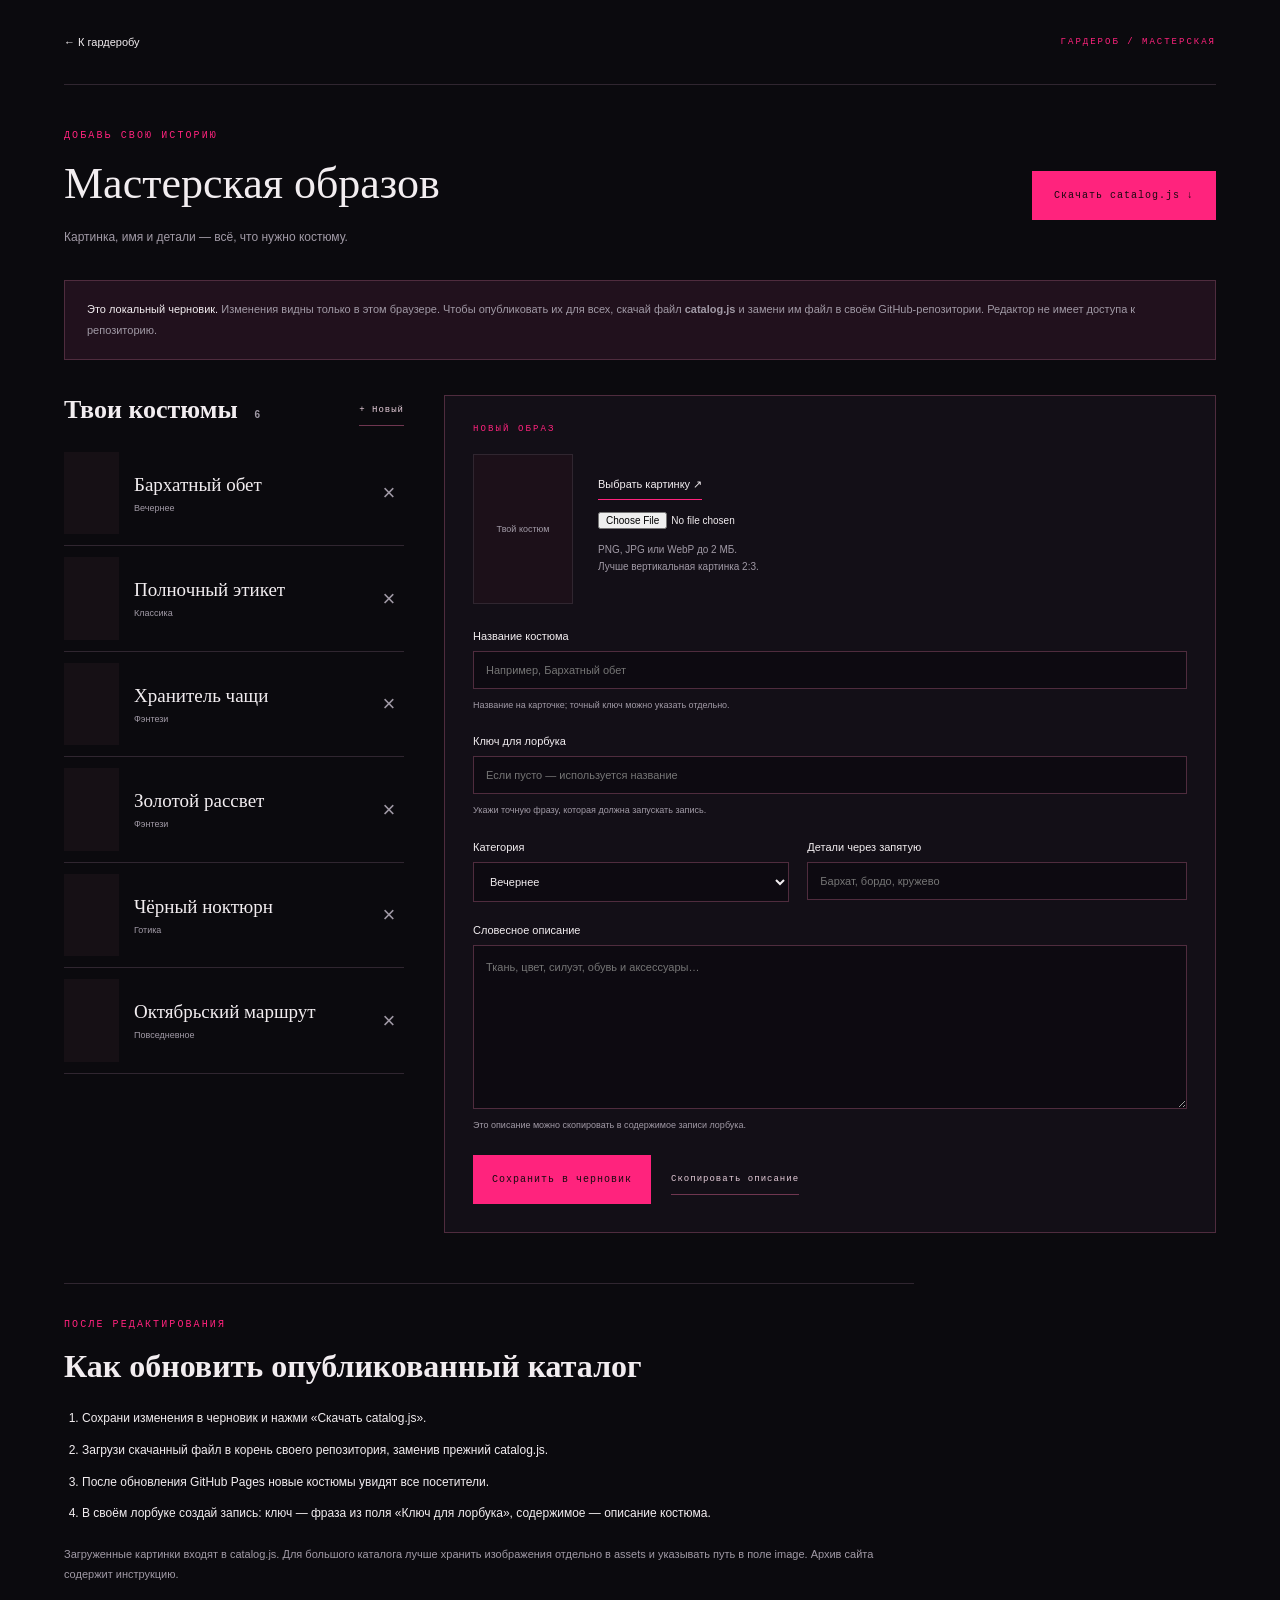
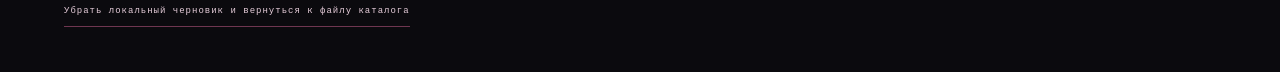
==== editor.html @ 7c5e0bad "Add files via upload" ====
<!doctype html><html lang="ru"><head><meta charset="utf-8"><meta name="viewport" content="width=device-width,initial-scale=1"><title>Редактор — Гардероб</title><link rel="stylesheet" href="fonts.css"><link rel="stylesheet" href="styles.css"><link rel="stylesheet" href="editor.css"><script src="catalog.js" defer></script><script src="shared.js" defer></script><script src="editor.js" defer></script></head><body>
<header class="editor-header"><a href="index.html">← К гардеробу</a><span>ГАРДЕРОБ / МАСТЕРСКАЯ</span></header><main class="editor-main"><div class="editor-title"><div><span class="eyebrow">ДОБАВЬ СВОЮ ИСТОРИЮ</span><h1>Мастерская образов</h1><p>Картинка, имя и детали — всё, что нужно костюму.</p></div><button class="primary" id="export">Скачать catalog.js ↓</button></div><div class="editor-notice"><strong>Это локальный черновик.</strong> Изменения видны только в этом браузере. Чтобы опубликовать их для всех, скачай файл <b>catalog.js</b> и замени им файл в своём GitHub-репозитории. Редактор не имеет доступа к репозиторию.</div><div class="editor-layout"><section class="editor-list-panel"><div class="list-heading"><h2>Твои костюмы <small id="total"></small></h2><button id="new" class="text-link">+ Новый</button></div><div id="editor-list"></div></section><section class="editor-form-panel"><form id="costume-form"><div class="form-heading"><span class="eyebrow" id="form-mode">НОВЫЙ ОБРАЗ</span><span id="save-status" aria-live="polite"></span></div><div class="upload-row"><div id="image-preview" class="upload-preview"><span>Твой костюм</span></div><div><label class="upload-button" for="picture">Выбрать картинку ↗</label><input type="file" id="picture" accept="image/png,image/jpeg,image/webp"><p>PNG, JPG или WebP до 2 МБ.<br>Лучше вертикальная картинка 2:3.</p><p id="image-error" role="alert"></p></div></div><label class="field">Название костюма<input name="name" id="name" required maxlength="80" placeholder="Например, Бархатный обет"><small>Название на карточке; точный ключ можно указать отдельно.</small></label><label class="field">Ключ для лорбука<input name="key" id="key" maxlength="100" placeholder="Если пусто — используется название"><small>Укажи точную фразу, которая должна запускать запись.</small></label><div class="field-pair"><label class="field">Категория<select name="category" id="category"><option>Вечернее</option><option>Классика</option><option>Фэнтези</option><option>Готика</option><option>Повседневное</option></select></label><label class="field">Детали через запятую<input name="tags" id="tags" maxlength="150" placeholder="Бархат, бордо, кружево"></label></div><label class="field">Словесное описание<textarea name="description" id="description" required maxlength="5000" rows="7" placeholder="Ткань, цвет, силуэт, обувь и аксессуары…"></textarea><small>Это описание можно скопировать в содержимое записи лорбука.</small></label><div class="form-actions"><button type="submit" class="primary">Сохранить в черновик</button><button type="button" id="copy-description" class="text-link">Скопировать описание</button></div></form></section></div><section class="publish-guide"><span class="eyebrow">ПОСЛЕ РЕДАКТИРОВАНИЯ</span><h2>Как обновить опубликованный каталог</h2><ol><li>Сохрани изменения в черновик и нажми «Скачать catalog.js».</li><li>Загрузи скачанный файл в корень своего репозитория, заменив прежний catalog.js.</li><li>После обновления GitHub Pages новые костюмы увидят все посетители.</li><li>В своём лорбуке создай запись: ключ — фраза из поля «Ключ для лорбука», содержимое — описание костюма.</li></ol><p>Загруженные картинки входят в catalog.js. Для большого каталога лучше хранить изображения отдельно в assets и указывать путь в поле image. Архив сайта содержит инструкцию.</p><button id="reset" class="text-link">Убрать локальный черновик и вернуться к файлу каталога</button></section></main><div id="toast" role="status"></div></body></html>
---- fonts.css ----
@font-face {
  font-family: 'IBM Plex Mono';
  font-style: normal;
  font-weight: 400;
  font-display: swap;
  src: url(assets/fonts/ibm-plex-mono-normal-400.ttf) format('truetype');
}

@font-face {
  font-family: 'Manrope';
  font-style: normal;
  font-weight: 400;
  font-display: swap;
  src: url(assets/fonts/manrope-normal-400.ttf) format('truetype');
}

@font-face {
  font-family: 'Manrope';
  font-style: normal;
  font-weight: 600;
  font-display: swap;
  src: url(assets/fonts/manrope-normal-600.ttf) format('truetype');
}

@font-face {
  font-family: 'Playfair Display';
  font-style: italic;
  font-weight: 500;
  font-display: swap;
  src: url(assets/fonts/playfair-display-italic-500.ttf) format('truetype');
}

@font-face {
  font-family: 'Playfair Display';
  font-style: normal;
  font-weight: 700;
  font-display: swap;
  src: url(assets/fonts/playfair-display-normal-700.ttf) format('truetype');
}
---- styles.css ----
*{box-sizing:border-box}
html{scroll-behavior:smooth;scroll-padding-top:24px}
body{margin:0;--bg:#0b0a0e;--ink:#f2edf0;--muted:#a19aa6;--line:#302630;--accent:#ff237d;--panel:#151019;--serif:'Playfair Display',Georgia,serif;--mono:'IBM Plex Mono',monospace;background:var(--bg);color:var(--ink);font-family:Manrope,Arial,sans-serif;font-size:14px}
button,input,select,textarea{font:inherit}
button,a{touch-action:manipulation;-webkit-tap-highlight-color:transparent}
button{cursor:pointer;color:inherit;background:none;border:0}
a{color:inherit;text-decoration:none}
a,button{outline-offset:5px}
button:focus-visible,a:focus-visible,input:focus-visible,select:focus-visible,textarea:focus-visible{outline:2px solid var(--accent)}
input,textarea,select{color:inherit}
p{line-height:1.85}
h1,h2,h3,p{margin-top:0}
h1,h2,h3{font-family:var(--serif)}
h1,h2,h3{font-weight:700}
em{font-weight:500;color:var(--accent)}
[hidden]{display:none!important}
.plain{padding:0;text-align:inherit}
.mono,.eyebrow{font-family:var(--mono);font-size:10px;letter-spacing:1.3px;color:var(--muted)}
.eyebrow{display:flex;gap:12px;align-items:center;color:var(--accent);letter-spacing:2.1px}
.eyebrow i{width:5px;height:5px;background:var(--accent);box-shadow:0 0 15px var(--accent)}
button svg,a svg{width:18px;height:18px;flex:none}
.horns{fill:var(--accent);width:25px;height:25px;flex:none}
.site-header{margin:0 5%;display:flex;align-items:center;justify-content:space-between;height:90px;border-bottom:1px solid var(--line);gap:25px}
.brand{display:flex;align-items:center;gap:11px;font-family:var(--serif);font-size:29px;font-weight:700;line-height:1}
.brand small{display:block;font-family:var(--mono);font-weight:400;font-size:8px;letter-spacing:2px;color:var(--muted);margin:9px 0 0 2px}
.brand .horns{width:25px;height:35px}
.site-header nav{display:flex;gap:32px;align-items:center;font-size:11px;color:#c3b7c6}
.site-header nav button{font-size:11px}
.site-header nav sup{font-family:var(--mono);font-size:8px;color:var(--accent);margin-left:4px}
.site-header nav a:hover,.site-header nav button:hover{color:var(--accent)}
.channel-link{font-family:var(--mono);font-size:9px;letter-spacing:1px;color:var(--accent);border:1px solid #73213f;padding:13px 17px}
.channel-link span{margin-left:16px}
.primary,.secondary{display:inline-flex;align-items:center;justify-content:center;gap:15px;font-family:var(--mono);font-size:10px;letter-spacing:1px;min-height:49px;padding:16px 21px;background:var(--accent);color:#180a10;border:1px solid var(--accent);font-weight:500;transition:background .2s,box-shadow .2s,transform .2s}
.primary:hover{background:#ff5198;box-shadow:0 0 35px #ff237d30;transform:translateY(-2px)}
.secondary{background:transparent;border-color:#493340;color:var(--ink)}
.text-link{font-family:var(--mono);font-size:10px;letter-spacing:1px;padding:10px 0;border-bottom:1px solid #6f3650;display:inline-block;color:#e5ccd9}
.text-link:hover{color:var(--accent)}
.artwork{background-color:#161015;aspect-ratio:2/3;background-repeat:no-repeat;overflow:hidden}
.atlas{background-image:url('assets/wardrobe-noir.png');background-size:300% 216.9%}
.atlas-0{background-position:0 0}
.atlas-1{background-position:50% 0}
.atlas-2{background-position:100% 0}
.atlas-3,.atlas-4,.atlas-5{background-size:300% 185.5%}
.atlas-3{background-position:0 100%}
.atlas-4{background-position:50% 100%}
.atlas-5{background-position:100% 100%}
.custom-art img{width:100%;height:100%;object-fit:cover;display:block}
.editorial-hero{background:radial-gradient(ellipse at 75% 45%,#4c102439,transparent 52%);padding:0 5%}
.hero-topline{padding:24px 0;display:flex;justify-content:space-between;gap:15px;font-family:var(--mono);font-size:8px;letter-spacing:1.5px;color:#847588}
.hero-topline span:nth-child(2){color:var(--accent)}
.editorial-stage{display:grid;grid-template-columns:1fr 1fr;position:relative;min-height:635px;gap:25px;padding-bottom:45px;align-items:start}
.editorial-copy{position:relative;z-index:3;padding-top:30px;pointer-events:none}
.editorial-copy a{pointer-events:auto}
.editorial-copy h1{font-size:clamp(65px,7.5vw,115px);line-height:.99;letter-spacing:-5px;margin:30px 0 25px;font-weight:700}
.editorial-copy h1 em{display:inline-block}
.editorial-copy p{font-size:12px;color:#afa1b2;line-height:1.9;max-width:250px}
.editorial-copy .primary{margin-top:12px}
.editorial-collage{height:570px;position:relative;align-self:center;max-width:610px;width:100%;justify-self:end}
.collage-outline{position:absolute;top:23px;left:-75px;font-family:var(--serif);font-size:77px;font-weight:700;color:transparent;-webkit-text-stroke:1px #60404e;opacity:.28;white-space:nowrap;transform:rotate(-90deg);transform-origin:50% 50%;pointer-events:none}
.orbit{position:absolute;left:-35px;right:-5px;top:30px;bottom:0;border:1px solid #9a2e532b;border-radius:50%;transform:rotate(-24deg)}
.collage-card{display:block;position:absolute;padding:8px;background:#131015;border:1px solid #46343d;box-shadow:0 20px 65px #0008;text-align:left;overflow:hidden;transition:transform .4s,border-color .3s}
.collage-card:hover{border-color:var(--accent)}
.collage-card .artwork{width:100%;filter:saturate(.8)}
.collage-front{width:60%;left:1%;top:75px;z-index:2;transform:rotate(-7deg)}
.collage-front:hover{transform:rotate(-3deg) translateY(-6px)}
.collage-back{width:49%;right:1%;top:5px;transform:rotate(9deg);z-index:1;filter:brightness(.7)}
.collage-back:hover{filter:brightness(.9);transform:rotate(6deg) translateY(-5px)}
.collage-index{display:block;margin:12px 11px 8px;font-family:var(--mono);font-size:7px;letter-spacing:1px;color:var(--accent)}
.collage-title{font-family:var(--serif);font-size:22px;display:flex;justify-content:space-between;gap:12px;margin:0 10px 12px;line-height:1.2}
.collage-title b{font-weight:400;font-family:Arial,sans-serif;font-size:18px}
.collage-back .collage-title{font-size:19px}
.red-stamp{position:absolute;right:3%;bottom:5px;z-index:4;border:1px solid #dd2767;width:105px;height:105px;border-radius:50%;outline:1px solid #ff237d44;outline-offset:6px;display:flex;flex-direction:column;align-items:center;justify-content:center;gap:4px;color:var(--accent);transform:rotate(14deg);background:#110a10}
.red-stamp span{font-family:var(--mono);font-size:8px;letter-spacing:1px}
.red-stamp .horns{height:34px;width:34px}
.vertical-note{position:absolute;right:-25px;top:40%;writing-mode:vertical-rl;font-family:var(--mono);font-size:7px;color:#a17889;letter-spacing:3px}
.hero-bottom-note{position:absolute;right:22%;bottom:23px;color:#a48f9c;font-family:var(--serif);font-size:14px;line-height:1.5;transform:rotate(-5deg)}
.hero-bottom-note em{color:#cab4c1}
.ticker{overflow:hidden;border-top:1px solid #6b203c;border-bottom:1px solid #6b203c;background:#22101a;color:#d6abbf;font-family:var(--mono);font-size:10px;letter-spacing:3px;padding:15px 0}
.ticker>div{white-space:nowrap;display:flex;align-items:center;justify-content:center;gap:35px;min-width:max-content}
.ticker span{color:var(--accent);font-size:16px}
.collection{margin:0 5%;padding:65px 0 70px;scroll-margin-top:25px}
.collection-heading{display:flex;align-items:end;justify-content:space-between;gap:25px}
.collection-heading h2{font-size:43px;letter-spacing:-1.5px;margin:15px 0 0;line-height:1.2}
.collection-heading h2 sup{font-family:var(--mono);font-weight:400;font-size:10px;margin-left:12px;vertical-align:top;display:inline-block;padding-top:7px;color:#a38094;letter-spacing:0}
.random-btn{border:1px solid var(--line);padding:14px 18px;font-family:var(--mono);font-size:9px;letter-spacing:.7px;color:#b4a0b1;white-space:nowrap}
.random-btn span{font-size:16px;margin-left:20px;color:var(--accent)}
.random-btn:hover{border-color:var(--accent)}
.catalog-toolbar{display:flex;align-items:center;flex-wrap:wrap;gap:22px 18px;margin:28px 0 30px}
.search{flex:1;min-width:270px;display:flex;gap:12px;align-items:center;border-bottom:1px solid #5b3e4d;padding:12px 0}
.search svg{width:17px;height:17px;flex:none;color:#9b8190}
.search input{width:100%;border:0;background:none;font-size:11px;outline:none}
.search input::placeholder{color:#8b7d91}
.filters{display:flex;align-items:center;gap:4px;flex-wrap:wrap}
.filter{color:#a69ba9;border:1px solid transparent;padding:9px 12px;font-family:var(--mono);font-size:9px;display:flex;gap:9px;align-items:center}
.filter small{font-size:7px;color:#6e5c6c}
.filter.active{background:#351020;color:#ff6ba5;border-color:#7f294c}
.filter.active small{color:var(--accent)}
.filter:hover{color:var(--accent)}
.result-count{font-family:var(--mono);font-size:8px;letter-spacing:1px;color:#7a6776;white-space:nowrap}
.catalog-grid{display:grid;grid-template-columns:repeat(3,minmax(0,1fr));gap:45px 27px}
.costume-card{border:1px solid #35232d;background:#100d12;position:relative;transition:border-color .25s}
.costume-card:hover{border-color:#86415c}
.card-top{display:flex;justify-content:space-between;font-family:var(--mono);font-size:8px;letter-spacing:1px;padding:12px 15px;border-bottom:1px solid #35232d;color:#a18798;text-transform:uppercase}
.card-top>span:first-child{color:var(--accent)}
.art-button{padding:0;width:100%;display:block;position:relative;text-align:left;overflow:hidden}
.art-button .artwork{transition:filter .4s;filter:saturate(.85)}
.art-button:hover .artwork{filter:saturate(1.15) brightness(1.08)}
.image-open{position:absolute;left:18px;right:18px;bottom:18px;padding:14px;background:#180c14dc;border:1px solid #d62b6b66;backdrop-filter:blur(16px);font-family:var(--mono);font-size:8px;letter-spacing:1px;display:flex;justify-content:space-between;align-items:center;opacity:0;transform:translateY(8px);transition:.25s}
.art-button:hover .image-open,.art-button:focus-visible .image-open{opacity:1;transform:translateY(0)}
.image-cross{position:absolute;right:14px;top:14px;width:30px;height:30px;display:flex;align-items:center;justify-content:center;background:#08080a99;border:1px solid #ffffff25;color:#e0c6d3}
.card-info{padding:20px}
.card-kicker{font-family:var(--mono);font-size:8px;letter-spacing:1.5px;color:var(--accent);display:flex;align-items:center;gap:7px}
.card-kicker .horns{width:12px;height:16px}
.card-info h3{font-size:29px;font-weight:700;line-height:1.13;margin:10px 0 15px;letter-spacing:-.5px;min-height:64px;display:flex;align-items:start}
.card-info h3 button{max-width:100%;overflow-wrap:anywhere}
.card-description{font-size:11px;line-height:1.9;color:#a79aa9;display:-webkit-box;-webkit-line-clamp:3;-webkit-box-orient:vertical;overflow:hidden;min-height:63px;margin-bottom:22px}
.card-actions{padding-top:17px;border-top:1px solid var(--line);display:flex;align-items:center;justify-content:space-between;gap:14px}
.card-actions>div{min-width:0}
.card-actions small{font-family:var(--mono);color:#7b6575;display:block;font-size:7px;letter-spacing:1.5px;margin-bottom:7px}
.card-actions span{display:block;color:#e3b5cb;font-family:var(--mono);font-size:10px;overflow-wrap:anywhere}
.copy-btn{border:1px solid #71334d;width:36px;height:36px;display:flex;align-items:center;justify-content:center;flex:none;color:var(--accent)}
.copy-btn:hover{background:#461528}
.copy-btn svg{width:16px;height:16px}
.closing-note{margin:0 5%;border-top:1px solid #542035;border-bottom:1px solid #542035;display:flex;align-items:center;justify-content:space-between;gap:40px;padding:50px 0;position:relative}
.closing-mark{position:absolute;left:35%;top:5%;width:20%;height:90%;opacity:.05;pointer-events:none}
.closing-mark .horns{width:100%;height:100%}
.closing-note h2{font-size:53px;line-height:1.12;margin:15px 0 0;letter-spacing:-1px}
.closing-right p{font-size:12px;color:#ad98a7}
.closing-right .text-link{font-size:9px}
footer{padding:30px 5% 35px;display:flex;align-items:center;justify-content:space-between;gap:25px}
footer .brand{font-size:24px}
footer .brand .horns{width:18px}
footer .mono{font-size:8px}
footer>a:last-child{font-family:var(--mono);font-size:8px;color:#b992a6;letter-spacing:1px}
.empty{padding:50px 10px;text-align:center}
.empty .eyebrow{justify-content:center}
.empty h3{font-size:38px;line-height:1.15;margin:24px 0}
.empty .primary{font-size:9px}
#toast{position:fixed;bottom:25px;left:50%;transform:translate(-50%,15px);opacity:0;pointer-events:none;background:#23121d;color:#ffcee2;border:1px solid #8f2953;padding:16px 24px;z-index:40;font-family:var(--mono);font-size:11px;transition:.25s;max-width:calc(100vw - 32px);width:max-content;box-shadow:0 10px 40px #0008}
#toast.visible{opacity:1;transform:translate(-50%,0)}
dialog{border:1px solid #563044;padding:0;background:#100d14;color:var(--ink);max-width:1080px;width:calc(100% - 50px);max-height:91dvh;box-shadow:0 30px 150px #000a}
dialog::backdrop{background:#07060bdd;backdrop-filter:blur(10px)}
.close-dialog{position:absolute;right:16px;top:16px;border:1px solid #624056;background:#100c13;width:34px;height:34px;border-radius:50%;font-size:23px;line-height:1;z-index:5}
.close-dialog:hover{border-color:var(--accent);color:var(--accent)}
#detail-content{display:grid;grid-template-columns:.9fr 1.1fr}
.detail-visual{position:relative;min-height:640px;background:#120b11}
.detail-art{position:absolute;inset:0;aspect-ratio:auto}
.detail-serial{position:absolute;top:23px;left:23px;font-family:var(--mono);font-size:9px;letter-spacing:2px;color:#f697c0;background:#100a0e99;padding:9px 11px;border:1px solid #6d2a4677}
.detail-image-name{position:absolute;bottom:0;left:0;right:0;padding:60px 30px 30px;background:linear-gradient(transparent,#100810ed);font-family:var(--serif);font-size:28px;font-style:italic}
.detail-copy{padding:40px 35px 27px;min-width:0}
.detail-copy>.eyebrow{font-size:8px;padding-right:30px;letter-spacing:1.3px}
.detail-copy>.eyebrow .horns{width:14px;height:20px}
.detail-copy h2{font-size:42px;line-height:1.12;margin:20px 0 22px;letter-spacing:-.8px;overflow-wrap:anywhere}
.keyword{padding:17px 18px;background:linear-gradient(110deg,#29111f,#170e18);border:1px solid #523043;margin-bottom:20px}
.keyword small{font-family:var(--mono);font-size:7px;letter-spacing:1.4px;color:#a17b91;line-height:1.8;display:block}
.keyword button{border:1px solid #a02a5a;border-radius:30px;padding:9px 13px;margin-top:12px;font-family:var(--mono);font-size:11px;display:flex;align-items:center;gap:15px;color:#f6d9e6;text-align:left;overflow-wrap:anywhere;max-width:100%}
.keyword button svg{width:13px;height:13px}
.keyword p{font-size:9px;color:#95758a;margin:11px 0 0}
.tags{display:flex;gap:7px;flex-wrap:wrap}
.tags span{border:1px solid #372534;border-radius:20px;font-family:var(--mono);font-size:9px;padding:6px 9px;color:#a48b9d}
.full-description{border:1px solid #34252f;background:#0b090e;padding:18px;font-size:12px;line-height:1.9;color:#c8b9c4;margin:20px 0;white-space:pre-wrap;overflow-wrap:anywhere}
.detail-actions{display:grid;grid-template-columns:1fr 1fr;gap:10px}
.detail-actions .primary,.detail-actions .secondary{font-size:8px;letter-spacing:.6px;padding:14px 8px;min-height:46px;gap:7px}
.detail-actions .primary svg{width:13px}
.share-btn{grid-column:1/-1;border:1px solid #48303e;padding:13px;font-family:var(--mono);font-size:8px;letter-spacing:1px;color:#bba3b3}
.detail-hint{font-size:9px;color:#8e7184;line-height:1.7;margin:15px 0 0}
.help-content{padding:55px;max-width:700px;margin:auto}
.help-content h2{font-size:48px;line-height:1.1;margin:25px 0}
.help-content ol{padding-left:20px}
.help-content li{padding:15px 0 8px 12px;color:#dfc8d6}
.help-content li::marker{color:var(--accent);font-family:var(--mono)}
.help-content p{font-size:12px;color:#af94a7;margin:8px 0 0}
.help-note{border-top:1px solid #542a3f;padding-top:20px!important;margin-top:20px!important;font-size:10px!important}
@media(min-width:1700px){.site-header,.editorial-hero,.collection,.closing-note,footer{max-width:1530px;margin-left:auto;margin-right:auto}
.editorial-hero,footer{padding-left:0;padding-right:0}
.editorial-stage{min-height:760px}
.editorial-collage{height:670px}
.editorial-copy h1{font-size:130px}
.collage-front{width:64%}
}
@media(max-width:1150px){.site-header nav{gap:22px}
.editorial-copy h1{font-size:82px}
.editorial-stage{min-height:600px;gap:15px}
.editorial-collage{height:515px}
.collage-front{width:65%;top:80px;left:0}
.collage-back{width:53%;right:0}
.collage-title{font-size:20px}
.collage-back .collage-title{font-size:18px}
.hero-bottom-note{right:18%;bottom:30px}
.red-stamp{bottom:18px;width:80px;height:80px}
.red-stamp span{font-size:6px}
.red-stamp .horns{width:25px;height:25px}
.collection-heading h2{font-size:36px}
.catalog-toolbar{gap:18px}
.search{flex-basis:100%;min-width:0}
.result-count{margin-left:auto}
.catalog-grid{gap:30px 20px}
.card-info{padding:18px}
.card-info h3{font-size:26px;min-height:59px}
.detail-copy{padding:45px 25px 25px}
.detail-copy h2{font-size:36px}
.detail-visual{min-height:670px}
}
@media(max-width:800px){.site-header{height:82px}
.brand{font-size:27px}
.brand small{font-size:6px}
.brand .horns{width:20px}
.site-header nav{gap:17px;font-size:10px}
.site-header nav button{font-size:10px}
.channel-link{display:none}
.site-header nav a:last-child{display:none}
.hero-topline{font-size:6px;padding:20px 0}
.hero-topline span:last-child{display:none}
.editorial-stage{grid-template-columns:1fr 1fr;min-height:520px;gap:5px}
.editorial-copy{padding-top:15px}
.editorial-copy .eyebrow{font-size:7px;letter-spacing:1px}
.editorial-copy h1{font-size:64px;letter-spacing:-3px;margin:22px 0}
.editorial-copy p{font-size:11px}
.editorial-copy .primary{font-size:8px;padding:14px 16px}
.editorial-collage{height:430px}
.collage-front{width:77%;left:-5%;top:90px}
.collage-back{width:62%;right:0;top:5px}
.collage-title{font-size:16px;margin:0 4px 8px}
.collage-index{font-size:6px;letter-spacing:.5px;margin:9px 4px 5px}
.collage-back .collage-title{font-size:15px}
.collage-card{padding:5px}
.collage-outline{font-size:55px;left:-80px}
.red-stamp{width:60px;height:60px;bottom:3px;right:-5px}
.red-stamp span{font-size:4px}
.red-stamp .horns{width:20px;height:20px}
.vertical-note{right:-10px;font-size:5px}
.hero-bottom-note{display:none}
.catalog-grid{grid-template-columns:repeat(2,minmax(0,1fr));gap:25px 18px}
.collection{padding:40px 0 45px}
.collection-heading h2{font-size:34px}
.collection-heading .eyebrow{font-size:7px}
.random-btn{font-size:7px;padding:12px}
.random-btn span{margin-left:8px}
.catalog-toolbar{gap:15px}
.filter{font-size:8px;padding:8px 10px}
.card-info h3{font-size:25px;min-height:57px}
.card-description{font-size:10px;line-height:1.8;min-height:54px}
.card-actions span{font-size:9px}
.closing-note{padding:35px 0;gap:25px}
.closing-note h2{font-size:40px}
.closing-right p{font-size:10px}
.closing-right .text-link{font-size:7px}
footer{padding-top:25px;flex-wrap:wrap}
footer .mono{display:none}
.detail-copy{padding:45px 22px 25px}
.detail-copy h2{font-size:32px}
.detail-actions{grid-template-columns:1fr}
.detail-actions .share-btn{grid-column:auto}
.detail-visual{min-height:650px}
.full-description{font-size:11px;padding:15px}
.keyword{padding:14px}
.keyword button{font-size:10px}
.detail-image-name{font-size:24px;padding:50px 22px 22px}
}
@media(max-width:560px){.site-header{height:80px;gap:12px}
.site-header nav{gap:18px}
.brand{font-size:25px}
.brand .horns{width:18px}
.site-header nav a,.site-header nav button{font-size:9px}
.site-header nav sup{display:none}
.editorial-stage{display:flex;flex-direction:column;min-height:0;gap:0;padding-bottom:40px}
.editorial-copy{width:100%;padding:10px 0 0}
.editorial-copy h1{font-size:clamp(64px,16vw,87px);letter-spacing:-3px;line-height:1;margin:22px 0}
.editorial-copy h1 br:nth-child(2){display:none}
.editorial-copy h1 em{max-width:100%}
.editorial-copy p{max-width:none;font-size:11px;line-height:1.8}
.editorial-copy p br:nth-child(2){display:none}
.editorial-copy .primary{margin-top:5px;min-height:46px;font-size:9px}
.editorial-collage{align-self:center;width:92%;height:475px;margin-top:32px}
.collage-front{width:65%;left:0;top:70px}
.collage-back{width:55%;right:0;top:5px}
.collage-title{font-size:19px;padding:1px 4px 4px}
.collage-back .collage-title{font-size:17px}
.collage-index{font-size:6px;letter-spacing:1px;margin:12px 8px 6px}
.collage-card{padding:6px}
.collage-outline{font-size:54px;left:-64px;top:110px}
.vertical-note{top:45%;right:-17px;font-size:6px}
.red-stamp{width:68px;height:68px;bottom:10px;right:0}
.red-stamp span{font-size:5px}
.red-stamp .horns{width:24px;height:24px}
.ticker{font-size:8px;padding:12px 0;letter-spacing:2px}
.ticker>div{gap:23px;justify-content:start;padding-left:20px}
.collection-heading{align-items:start;gap:12px}
.collection-heading h2{font-size:32px;max-width:245px;line-height:1.15}
.collection-heading h2 sup{font-size:8px;margin-left:7px;padding-top:3px}
.collection-heading .eyebrow{font-size:6px;letter-spacing:1.6px}
.random-btn{font-size:6px;white-space:normal;line-height:1.8;padding:9px 8px;max-width:82px;flex:none;margin-top:19px}
.random-btn span{display:none}
.search{padding:11px 0}
.search input{font-size:10px}
.catalog-toolbar{margin:21px 0 25px;gap:14px}
.filters{gap:4px;flex:1}
.filter{font-size:7px;padding:8px;gap:5px}
.filter small{font-size:6px}
.result-count{font-size:6px;align-self:end;margin-bottom:9px;letter-spacing:.5px}
.catalog-grid{gap:22px 13px}
.card-top{font-size:6px;letter-spacing:.5px;padding:9px}
.card-info{padding:13px 11px}
.card-kicker{font-size:6px;letter-spacing:.7px;gap:4px}
.card-kicker .horns{width:9px;height:12px}
.card-info h3{font-size:23px;min-height:52px;margin:10px 0 12px;letter-spacing:-.5px;line-height:1.13}
.card-description{font-size:9px;line-height:1.8;min-height:49px;-webkit-line-clamp:3;margin-bottom:15px}
.card-actions{gap:8px;padding-top:12px}
.card-actions small{font-size:6px;letter-spacing:1px;margin-bottom:6px}
.card-actions span{font-size:8px}
.copy-btn{width:30px;height:32px}
.copy-btn svg{width:13px;height:13px}
.image-cross{width:24px;height:24px;font-size:12px;top:9px;right:9px}
.image-open{display:none}
.closing-note{flex-direction:column;align-items:start;gap:20px}
.closing-note h2{font-size:40px}
.closing-note .eyebrow{font-size:7px}
.closing-mark{left:50%;height:65%;top:10%;width:40%}
.closing-right p{font-size:11px;margin-bottom:10px}
.closing-right .text-link{font-size:8px}
footer .brand{font-size:22px}
footer>a:last-child{font-size:7px}
.closing-note h2{font-size:39px}
dialog{width:calc(100% - 24px);max-height:94dvh}
#detail-content{display:block}
.detail-visual{min-height:0;aspect-ratio:2/2.65}
.detail-image-name{font-size:27px}
.detail-copy{padding:28px 23px 25px}
.detail-copy h2{font-size:36px}
.detail-copy>.eyebrow{font-size:7px;letter-spacing:1px;padding-right:0}
.detail-actions{grid-template-columns:1fr 1fr;gap:9px}
.detail-actions .share-btn{grid-column:1/-1}
.detail-actions .primary,.detail-actions .secondary{font-size:7px;padding:12px 5px;letter-spacing:.5px;gap:5px}
.detail-actions .primary svg{display:none}
.keyword small{font-size:6px}
.keyword button{font-size:10px}
.full-description{font-size:12px;line-height:1.9}
.help-content{padding:50px 25px 30px}
.help-content h2{font-size:38px}
.help-content li{padding-left:4px}
.help-content p{font-size:11px}
#toast{font-size:10px;padding:15px 20px}
}
@media(max-width:370px){.site-header nav{gap:10px}
.site-header nav button,.site-header nav a{font-size:8px}
.editorial-copy h1{font-size:60px}
.editorial-collage{height:405px}
.card-info h3{font-size:21px}
.card-actions span{font-size:7px}
}
@media(prefers-reduced-motion:reduce){html{scroll-behavior:auto}
*,*::before,*::after{transition:none!important;animation:none!important}
}
.editorial-hero{overflow:hidden}
.editorial-stage{min-height:720px}
.editorial-collage{height:635px}
.collage-front{width:54%;top:70px}
.collage-outline{top:95px;font-size:63px}
.hero-bottom-note{bottom:32px;right:20%}
@media(min-width:801px){.editorial-copy>p{font-size:13px}
.site-header nav,.site-header nav button{font-size:12px}
.full-description{font-size:14px}
.card-description{font-size:12px;min-height:69px}
.detail-actions .primary,.detail-actions .secondary,.share-btn{font-size:9px}
}
@media(max-width:1150px){.editorial-stage{min-height:630px}
.editorial-collage{height:540px}
.collage-front{width:59%;top:80px}
.hero-bottom-note{display:none}
}
@media(max-width:800px){.editorial-stage{min-height:520px}
.editorial-collage{height:430px}
.collage-front{width:72%;left:-5%;top:90px}
.collage-outline{top:75px;font-size:50px}
}
@media(max-width:560px){.editorial-stage{min-height:0;padding-bottom:20px}
.editorial-collage{height:475px}
.collage-front{width:65%;left:0;top:70px}
.collage-outline{top:105px}
.hero-topline{font-size:7px}
.card-description{font-size:10px;min-height:54px}
.card-top{font-size:7px}
.card-actions span{font-size:9px}
}
@media(max-width:370px){.editorial-collage{height:405px}
.card-actions span{font-size:8px}
}
@media(max-width:560px){.editorial-copy p br:nth-child(2){display:initial}
}
---- editor.css ----
.editor-header{display:flex;justify-content:space-between;align-items:center;margin:0 5%;height:85px;border-bottom:1px solid var(--line);font-size:11px}.editor-header>span{font-size:9px;letter-spacing:2px}.editor-main{max-width:1300px;margin:auto;padding:45px 5%}.editor-title{display:flex;align-items:center;justify-content:space-between;gap:20px}.editor-title h1{font-family:var(--serif);font-size:44px;margin:17px 0}.editor-title p{font-size:12px;color:var(--muted)}.editor-notice{margin:20px 0 35px;padding:18px 22px;border:1px solid var(--line);background:var(--panel);font-size:11px;color:var(--muted);line-height:1.9}.editor-notice strong{color:var(--ink);font-weight:500}.editor-layout{display:grid;grid-template-columns:340px 1fr;gap:40px}.list-heading{display:flex;justify-content:space-between;align-items:center;margin-bottom:15px}.list-heading h2{font-family:var(--serif);font-size:26px;margin:0}.list-heading small{font-family:Arial,sans-serif;font-size:10px;color:var(--muted);margin-left:10px}.editor-list-item{display:grid;grid-template-columns:1fr 30px;gap:8px;padding:11px 0;border-bottom:1px solid var(--line)}.edit-item{display:flex;align-items:center;gap:15px;padding:0;text-align:left;flex:1;min-width:0}.edit-item .artwork{width:55px;flex:none}.edit-item>span{min-width:0}.edit-item strong{display:block;font-family:var(--serif);font-size:19px;font-weight:400;overflow-wrap:anywhere}.edit-item small{display:block;color:var(--muted);font-size:9px;margin-top:7px}.editor-list-item.selected{border-left:3px solid var(--accent);padding-left:10px;background:#4d584405}.delete-item{color:var(--muted);font-size:22px}.editor-form-panel{border:1px solid var(--line);padding:28px;background:#faf8f2;align-self:start}.form-heading{display:flex;justify-content:space-between;align-items:center;margin-bottom:20px}#save-status{font-size:9px;color:var(--accent)}.upload-row{display:flex;gap:25px;align-items:center;margin-bottom:26px}.upload-preview{width:100px;aspect-ratio:2/3;background:var(--panel);display:flex;align-items:center;justify-content:center;border:1px solid var(--line);flex:none}.upload-preview>.artwork{width:100%;height:100%}.upload-preview>span{font-size:9px;color:var(--muted)}.upload-button{display:inline-block;border-bottom:1px solid var(--accent);font-size:11px;padding:8px 0;cursor:pointer}.upload-row input{display:block;font-size:10px;width:220px;margin-top:12px}.upload-row p{font-size:10px;color:var(--muted);line-height:1.7;margin:12px 0 0}#image-error{color:#923a3a}.field{display:flex;flex-direction:column;gap:9px;font-size:11px;margin-bottom:22px}.field input,.field textarea,.field select{border:1px solid var(--line);padding:12px;background:#f5f2eb;color:var(--ink);width:100%;min-width:0;border-radius:0}.field textarea{resize:vertical;line-height:1.8}.field small{font-size:9px;color:var(--muted);line-height:1.7}.field-pair{display:grid;grid-template-columns:1fr 1.2fr;gap:18px}.form-actions{display:flex;align-items:center;gap:20px;flex-wrap:wrap}.publish-guide{margin-top:50px;padding-top:35px;border-top:1px solid var(--line);max-width:850px}.publish-guide h2{font-family:var(--serif);font-size:32px;margin:18px 0}.publish-guide ol{padding-left:18px}.publish-guide li{font-size:12px;line-height:1.8;padding:5px 0}.publish-guide p{font-size:11px;color:var(--muted)}.publish-guide .text-link{font-size:10px;text-align:left}.form-actions .primary{font-size:10px;padding:15px 18px}@media(max-width:950px){.editor-layout{grid-template-columns:260px 1fr;gap:25px}.editor-form-panel{padding:22px}.field-pair{grid-template-columns:1fr;gap:0}.upload-row{gap:15px}.upload-row input{width:180px}.upload-preview{width:80px}}@media(max-width:700px){.editor-header{height:70px}.editor-header>span{font-size:6px;letter-spacing:1px}.editor-main{padding-top:30px}.editor-title{align-items:start;flex-direction:column;gap:10px}.editor-title h1{font-size:35px}.editor-title p{font-size:11px}.editor-layout{display:flex;flex-direction:column-reverse;gap:35px}.editor-form-panel{padding:20px}.upload-row input{max-width:160px}.editor-notice{padding:15px;font-size:10px}.publish-guide h2{font-size:28px}.form-actions{gap:15px}.editor-title .primary{width:100%}}
.editor-form-panel{background:#130f17;border-color:#4f2c3e}.editor-notice{background:#21111d;border-color:#4f2c3e}.field input,.field textarea,.field select{background:#0d0a11;border-color:#4f2c3e}.field select option{background:#16101b}.upload-preview{background:#1c1019}.editor-list-item.selected{background:#ff237d0b;border-left-color:var(--accent)}.editor-list-item strong{font-weight:500}.editor-title h1{font-weight:500}.editor-header>span{font-family:var(--mono);color:var(--accent)}.editor-title .primary{font-size:10px}.editor-list-panel .text-link{font-size:9px}.form-actions .text-link{font-size:9px}.publish-guide .text-link{font-size:9px;text-transform:none}#save-status{color:#ff86b6}#image-error{color:#ff86b6}.form-heading .eyebrow{font-size:9px}
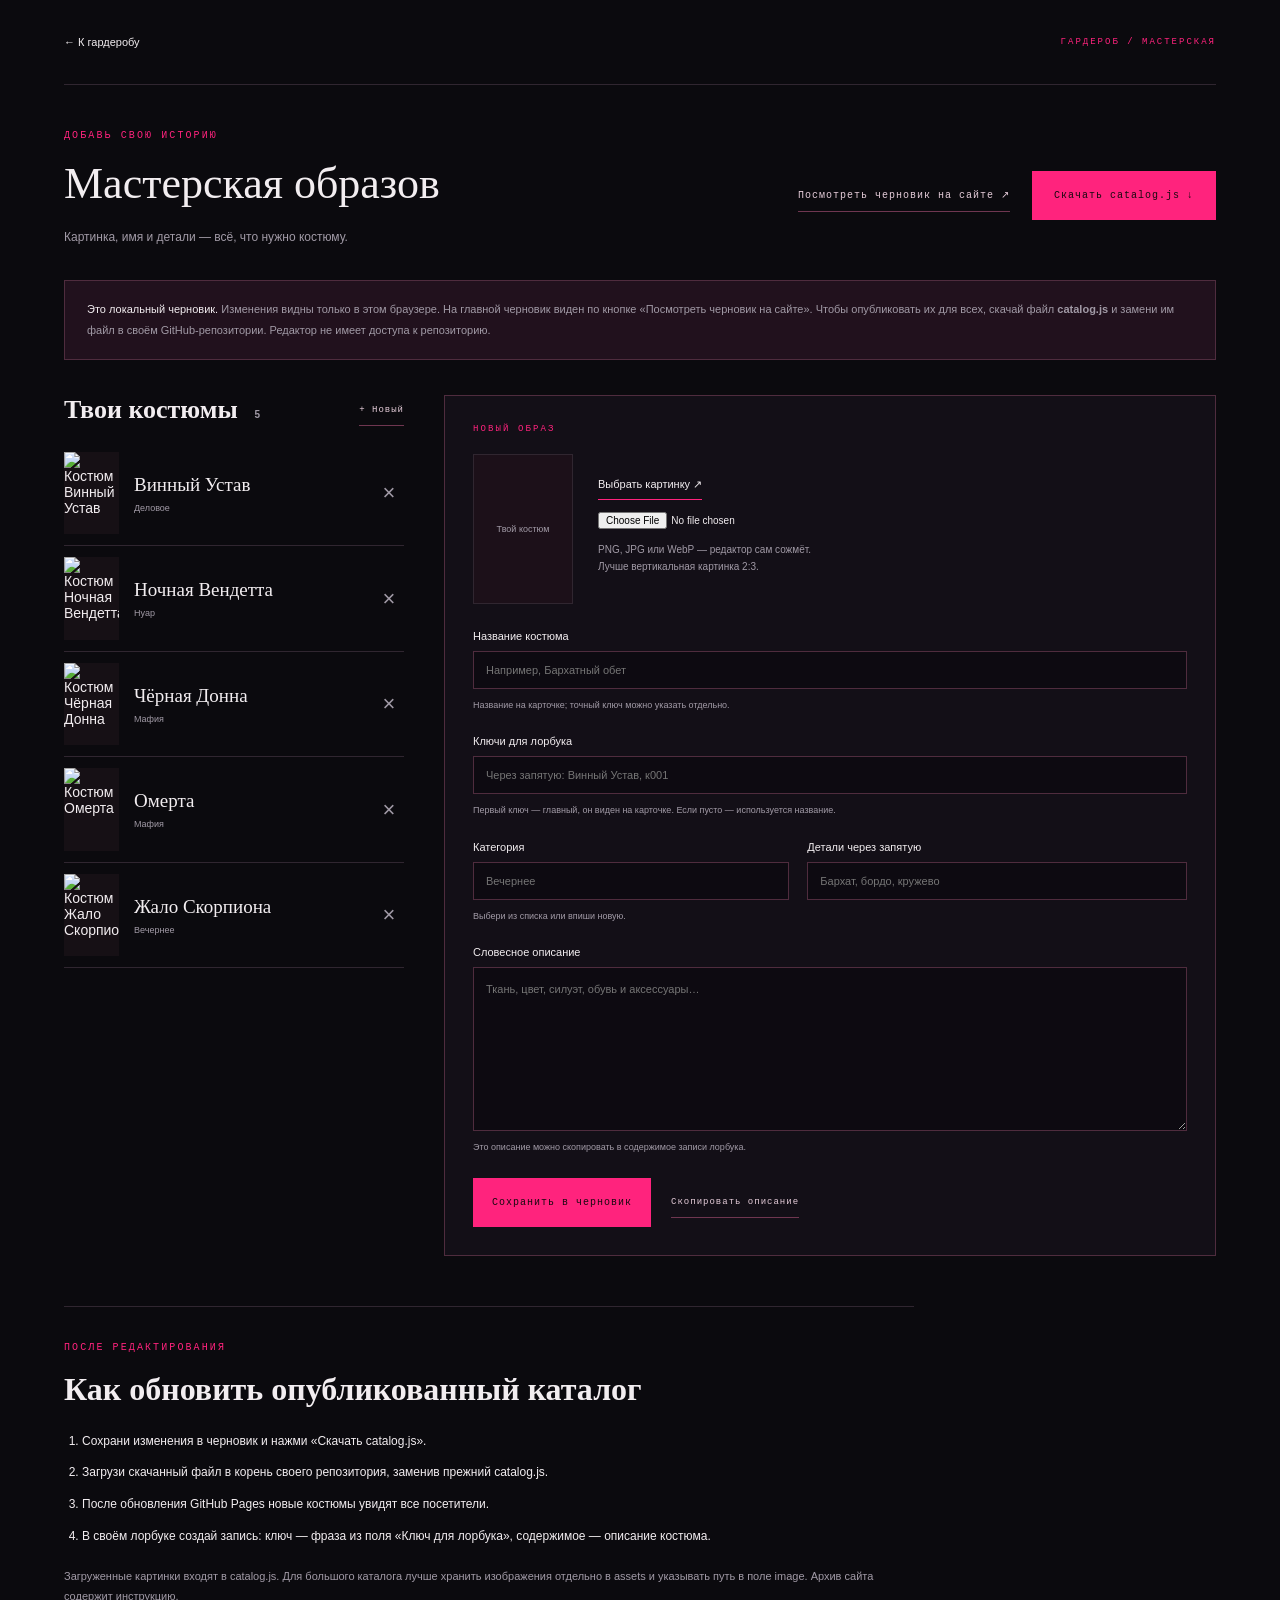
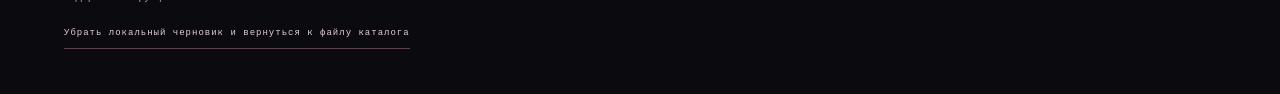
==== commit 1f2dd2bf: "Add files via upload" ====
--- a/editor.html
+++ b/editor.html
@@ -1,2 +1,2 @@
 <!doctype html><html lang="ru"><head><meta charset="utf-8"><meta name="viewport" content="width=device-width,initial-scale=1"><title>Редактор — Гардероб</title><link rel="stylesheet" href="fonts.css"><link rel="stylesheet" href="styles.css"><link rel="stylesheet" href="editor.css"><script src="catalog.js" defer></script><script src="shared.js" defer></script><script src="editor.js" defer></script></head><body>
-<header class="editor-header"><a href="index.html">← К гардеробу</a><span>ГАРДЕРОБ / МАСТЕРСКАЯ</span></header><main class="editor-main"><div class="editor-title"><div><span class="eyebrow">ДОБАВЬ СВОЮ ИСТОРИЮ</span><h1>Мастерская образов</h1><p>Картинка, имя и детали — всё, что нужно костюму.</p></div><button class="primary" id="export">Скачать catalog.js ↓</button></div><div class="editor-notice"><strong>Это локальный черновик.</strong> Изменения видны только в этом браузере. Чтобы опубликовать их для всех, скачай файл <b>catalog.js</b> и замени им файл в своём GitHub-репозитории. Редактор не имеет доступа к репозиторию.</div><div class="editor-layout"><section class="editor-list-panel"><div class="list-heading"><h2>Твои костюмы <small id="total"></small></h2><button id="new" class="text-link">+ Новый</button></div><div id="editor-list"></div></section><section class="editor-form-panel"><form id="costume-form"><div class="form-heading"><span class="eyebrow" id="form-mode">НОВЫЙ ОБРАЗ</span><span id="save-status" aria-live="polite"></span></div><div class="upload-row"><div id="image-preview" class="upload-preview"><span>Твой костюм</span></div><div><label class="upload-button" for="picture">Выбрать картинку ↗</label><input type="file" id="picture" accept="image/png,image/jpeg,image/webp"><p>PNG, JPG или WebP до 2 МБ.<br>Лучше вертикальная картинка 2:3.</p><p id="image-error" role="alert"></p></div></div><label class="field">Название костюма<input name="name" id="name" required maxlength="80" placeholder="Например, Бархатный обет"><small>Название на карточке; точный ключ можно указать отдельно.</small></label><label class="field">Ключ для лорбука<input name="key" id="key" maxlength="100" placeholder="Если пусто — используется название"><small>Укажи точную фразу, которая должна запускать запись.</small></label><div class="field-pair"><label class="field">Категория<select name="category" id="category"><option>Вечернее</option><option>Классика</option><option>Фэнтези</option><option>Готика</option><option>Повседневное</option></select></label><label class="field">Детали через запятую<input name="tags" id="tags" maxlength="150" placeholder="Бархат, бордо, кружево"></label></div><label class="field">Словесное описание<textarea name="description" id="description" required maxlength="5000" rows="7" placeholder="Ткань, цвет, силуэт, обувь и аксессуары…"></textarea><small>Это описание можно скопировать в содержимое записи лорбука.</small></label><div class="form-actions"><button type="submit" class="primary">Сохранить в черновик</button><button type="button" id="copy-description" class="text-link">Скопировать описание</button></div></form></section></div><section class="publish-guide"><span class="eyebrow">ПОСЛЕ РЕДАКТИРОВАНИЯ</span><h2>Как обновить опубликованный каталог</h2><ol><li>Сохрани изменения в черновик и нажми «Скачать catalog.js».</li><li>Загрузи скачанный файл в корень своего репозитория, заменив прежний catalog.js.</li><li>После обновления GitHub Pages новые костюмы увидят все посетители.</li><li>В своём лорбуке создай запись: ключ — фраза из поля «Ключ для лорбука», содержимое — описание костюма.</li></ol><p>Загруженные картинки входят в catalog.js. Для большого каталога лучше хранить изображения отдельно в assets и указывать путь в поле image. Архив сайта содержит инструкцию.</p><button id="reset" class="text-link">Убрать локальный черновик и вернуться к файлу каталога</button></section></main><div id="toast" role="status"></div></body></html>
+<header class="editor-header"><a href="index.html">← К гардеробу</a><span>ГАРДЕРОБ / МАСТЕРСКАЯ</span></header><main class="editor-main"><div class="editor-title"><div><span class="eyebrow">ДОБАВЬ СВОЮ ИСТОРИЮ</span><h1>Мастерская образов</h1><p>Картинка, имя и детали — всё, что нужно костюму.</p></div><div class="editor-cta"><a class="text-link" href="index.html?draft" target="_blank" rel="noopener">Посмотреть черновик на сайте ↗</a><button class="primary" id="export">Скачать catalog.js ↓</button></div></div><div class="editor-notice"><strong>Это локальный черновик.</strong> Изменения видны только в этом браузере. На главной черновик виден по кнопке «Посмотреть черновик на сайте». Чтобы опубликовать их для всех, скачай файл <b>catalog.js</b> и замени им файл в своём GitHub-репозитории. Редактор не имеет доступа к репозиторию.</div><div class="editor-layout"><section class="editor-list-panel"><div class="list-heading"><h2>Твои костюмы <small id="total"></small></h2><button id="new" class="text-link">+ Новый</button></div><div id="editor-list"></div></section><section class="editor-form-panel"><form id="costume-form"><div class="form-heading"><span class="eyebrow" id="form-mode">НОВЫЙ ОБРАЗ</span><span id="save-status" aria-live="polite"></span></div><div class="upload-row"><div id="image-preview" class="upload-preview"><span>Твой костюм</span></div><div><label class="upload-button" for="picture">Выбрать картинку ↗</label><input type="file" id="picture" accept="image/png,image/jpeg,image/webp"><p>PNG, JPG или WebP — редактор сам сожмёт.<br>Лучше вертикальная картинка 2:3.</p><p id="image-error" role="alert"></p></div></div><label class="field">Название костюма<input name="name" id="name" required maxlength="80" placeholder="Например, Бархатный обет"><small>Название на карточке; точный ключ можно указать отдельно.</small></label><label class="field">Ключи для лорбука<input name="key" id="key" maxlength="200" placeholder="Через запятую: Винный Устав, к001"><small>Первый ключ — главный, он виден на карточке. Если пусто — используется название.</small></label><div class="field-pair"><label class="field">Категория<input name="category" id="category" list="cat-list" maxlength="40" placeholder="Вечернее"><datalist id="cat-list"></datalist><small>Выбери из списка или впиши новую.</small></label><label class="field">Детали через запятую<input name="tags" id="tags" maxlength="150" placeholder="Бархат, бордо, кружево"></label></div><label class="field">Словесное описание<textarea name="description" id="description" required maxlength="5000" rows="7" placeholder="Ткань, цвет, силуэт, обувь и аксессуары…"></textarea><small>Это описание можно скопировать в содержимое записи лорбука.</small></label><div class="form-actions"><button type="submit" class="primary">Сохранить в черновик</button><button type="button" id="copy-description" class="text-link">Скопировать описание</button></div></form></section></div><section class="publish-guide"><span class="eyebrow">ПОСЛЕ РЕДАКТИРОВАНИЯ</span><h2>Как обновить опубликованный каталог</h2><ol><li>Сохрани изменения в черновик и нажми «Скачать catalog.js».</li><li>Загрузи скачанный файл в корень своего репозитория, заменив прежний catalog.js.</li><li>После обновления GitHub Pages новые костюмы увидят все посетители.</li><li>В своём лорбуке создай запись: ключ — фраза из поля «Ключ для лорбука», содержимое — описание костюма.</li></ol><p>Загруженные картинки входят в catalog.js. Для большого каталога лучше хранить изображения отдельно в assets и указывать путь в поле image. Архив сайта содержит инструкцию.</p><button id="reset" class="text-link">Убрать локальный черновик и вернуться к файлу каталога</button></section></main><div id="toast" role="status"></div></body></html>
--- a/styles.css
+++ b/styles.css
@@ -387,3 +387,5 @@
 }
 @media(max-width:560px){.editorial-copy p br:nth-child(2){display:initial}
 }
+
+.key-list{display:flex;flex-wrap:wrap;gap:8px}
--- a/editor.css
+++ b/editor.css
@@ -1,2 +1,4 @@
 .editor-header{display:flex;justify-content:space-between;align-items:center;margin:0 5%;height:85px;border-bottom:1px solid var(--line);font-size:11px}.editor-header>span{font-size:9px;letter-spacing:2px}.editor-main{max-width:1300px;margin:auto;padding:45px 5%}.editor-title{display:flex;align-items:center;justify-content:space-between;gap:20px}.editor-title h1{font-family:var(--serif);font-size:44px;margin:17px 0}.editor-title p{font-size:12px;color:var(--muted)}.editor-notice{margin:20px 0 35px;padding:18px 22px;border:1px solid var(--line);background:var(--panel);font-size:11px;color:var(--muted);line-height:1.9}.editor-notice strong{color:var(--ink);font-weight:500}.editor-layout{display:grid;grid-template-columns:340px 1fr;gap:40px}.list-heading{display:flex;justify-content:space-between;align-items:center;margin-bottom:15px}.list-heading h2{font-family:var(--serif);font-size:26px;margin:0}.list-heading small{font-family:Arial,sans-serif;font-size:10px;color:var(--muted);margin-left:10px}.editor-list-item{display:grid;grid-template-columns:1fr 30px;gap:8px;padding:11px 0;border-bottom:1px solid var(--line)}.edit-item{display:flex;align-items:center;gap:15px;padding:0;text-align:left;flex:1;min-width:0}.edit-item .artwork{width:55px;flex:none}.edit-item>span{min-width:0}.edit-item strong{display:block;font-family:var(--serif);font-size:19px;font-weight:400;overflow-wrap:anywhere}.edit-item small{display:block;color:var(--muted);font-size:9px;margin-top:7px}.editor-list-item.selected{border-left:3px solid var(--accent);padding-left:10px;background:#4d584405}.delete-item{color:var(--muted);font-size:22px}.editor-form-panel{border:1px solid var(--line);padding:28px;background:#faf8f2;align-self:start}.form-heading{display:flex;justify-content:space-between;align-items:center;margin-bottom:20px}#save-status{font-size:9px;color:var(--accent)}.upload-row{display:flex;gap:25px;align-items:center;margin-bottom:26px}.upload-preview{width:100px;aspect-ratio:2/3;background:var(--panel);display:flex;align-items:center;justify-content:center;border:1px solid var(--line);flex:none}.upload-preview>.artwork{width:100%;height:100%}.upload-preview>span{font-size:9px;color:var(--muted)}.upload-button{display:inline-block;border-bottom:1px solid var(--accent);font-size:11px;padding:8px 0;cursor:pointer}.upload-row input{display:block;font-size:10px;width:220px;margin-top:12px}.upload-row p{font-size:10px;color:var(--muted);line-height:1.7;margin:12px 0 0}#image-error{color:#923a3a}.field{display:flex;flex-direction:column;gap:9px;font-size:11px;margin-bottom:22px}.field input,.field textarea,.field select{border:1px solid var(--line);padding:12px;background:#f5f2eb;color:var(--ink);width:100%;min-width:0;border-radius:0}.field textarea{resize:vertical;line-height:1.8}.field small{font-size:9px;color:var(--muted);line-height:1.7}.field-pair{display:grid;grid-template-columns:1fr 1.2fr;gap:18px}.form-actions{display:flex;align-items:center;gap:20px;flex-wrap:wrap}.publish-guide{margin-top:50px;padding-top:35px;border-top:1px solid var(--line);max-width:850px}.publish-guide h2{font-family:var(--serif);font-size:32px;margin:18px 0}.publish-guide ol{padding-left:18px}.publish-guide li{font-size:12px;line-height:1.8;padding:5px 0}.publish-guide p{font-size:11px;color:var(--muted)}.publish-guide .text-link{font-size:10px;text-align:left}.form-actions .primary{font-size:10px;padding:15px 18px}@media(max-width:950px){.editor-layout{grid-template-columns:260px 1fr;gap:25px}.editor-form-panel{padding:22px}.field-pair{grid-template-columns:1fr;gap:0}.upload-row{gap:15px}.upload-row input{width:180px}.upload-preview{width:80px}}@media(max-width:700px){.editor-header{height:70px}.editor-header>span{font-size:6px;letter-spacing:1px}.editor-main{padding-top:30px}.editor-title{align-items:start;flex-direction:column;gap:10px}.editor-title h1{font-size:35px}.editor-title p{font-size:11px}.editor-layout{display:flex;flex-direction:column-reverse;gap:35px}.editor-form-panel{padding:20px}.upload-row input{max-width:160px}.editor-notice{padding:15px;font-size:10px}.publish-guide h2{font-size:28px}.form-actions{gap:15px}.editor-title .primary{width:100%}}
 .editor-form-panel{background:#130f17;border-color:#4f2c3e}.editor-notice{background:#21111d;border-color:#4f2c3e}.field input,.field textarea,.field select{background:#0d0a11;border-color:#4f2c3e}.field select option{background:#16101b}.upload-preview{background:#1c1019}.editor-list-item.selected{background:#ff237d0b;border-left-color:var(--accent)}.editor-list-item strong{font-weight:500}.editor-title h1{font-weight:500}.editor-header>span{font-family:var(--mono);color:var(--accent)}.editor-title .primary{font-size:10px}.editor-list-panel .text-link{font-size:9px}.form-actions .text-link{font-size:9px}.publish-guide .text-link{font-size:9px;text-transform:none}#save-status{color:#ff86b6}#image-error{color:#ff86b6}.form-heading .eyebrow{font-size:9px}
+
+.editor-cta{display:flex;align-items:center;gap:22px;flex-wrap:wrap}.editor-cta .text-link{font-size:10px}@media(max-width:700px){.editor-cta{width:100%}.editor-cta .primary{width:100%}}
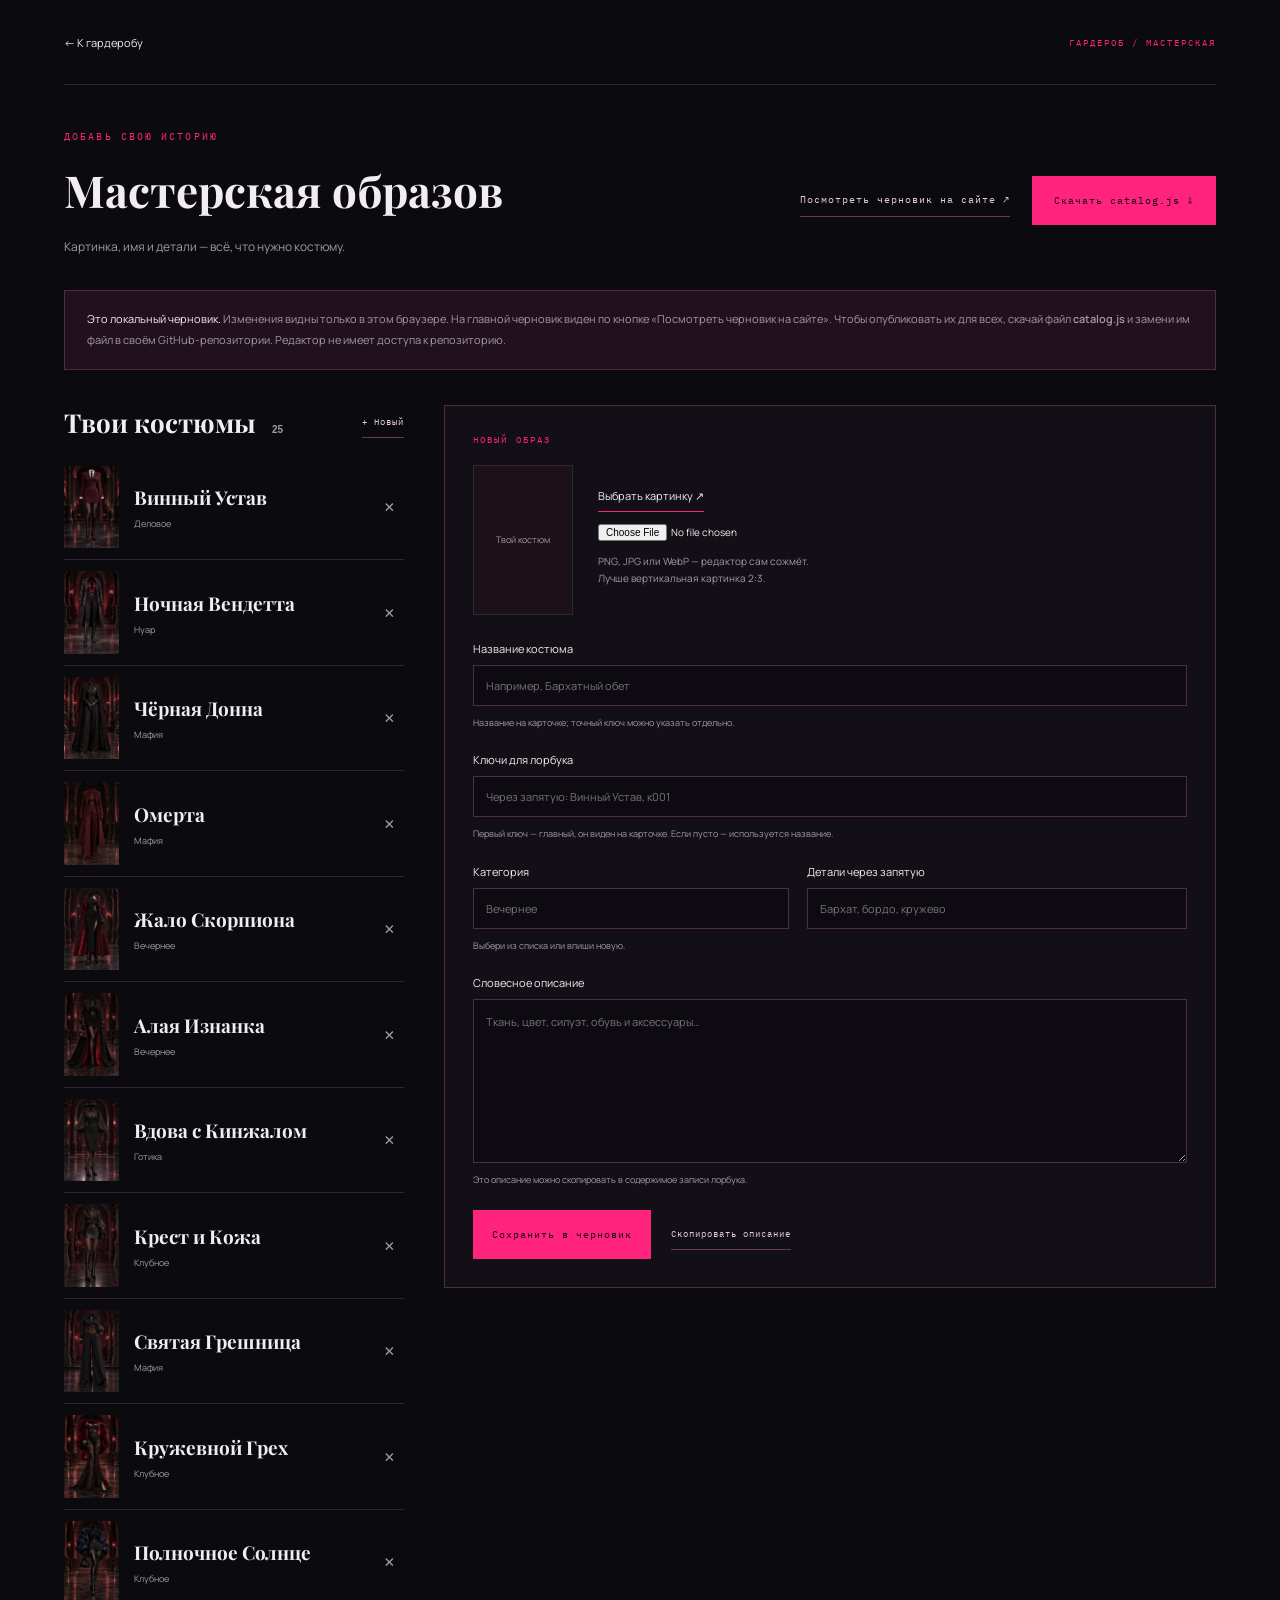
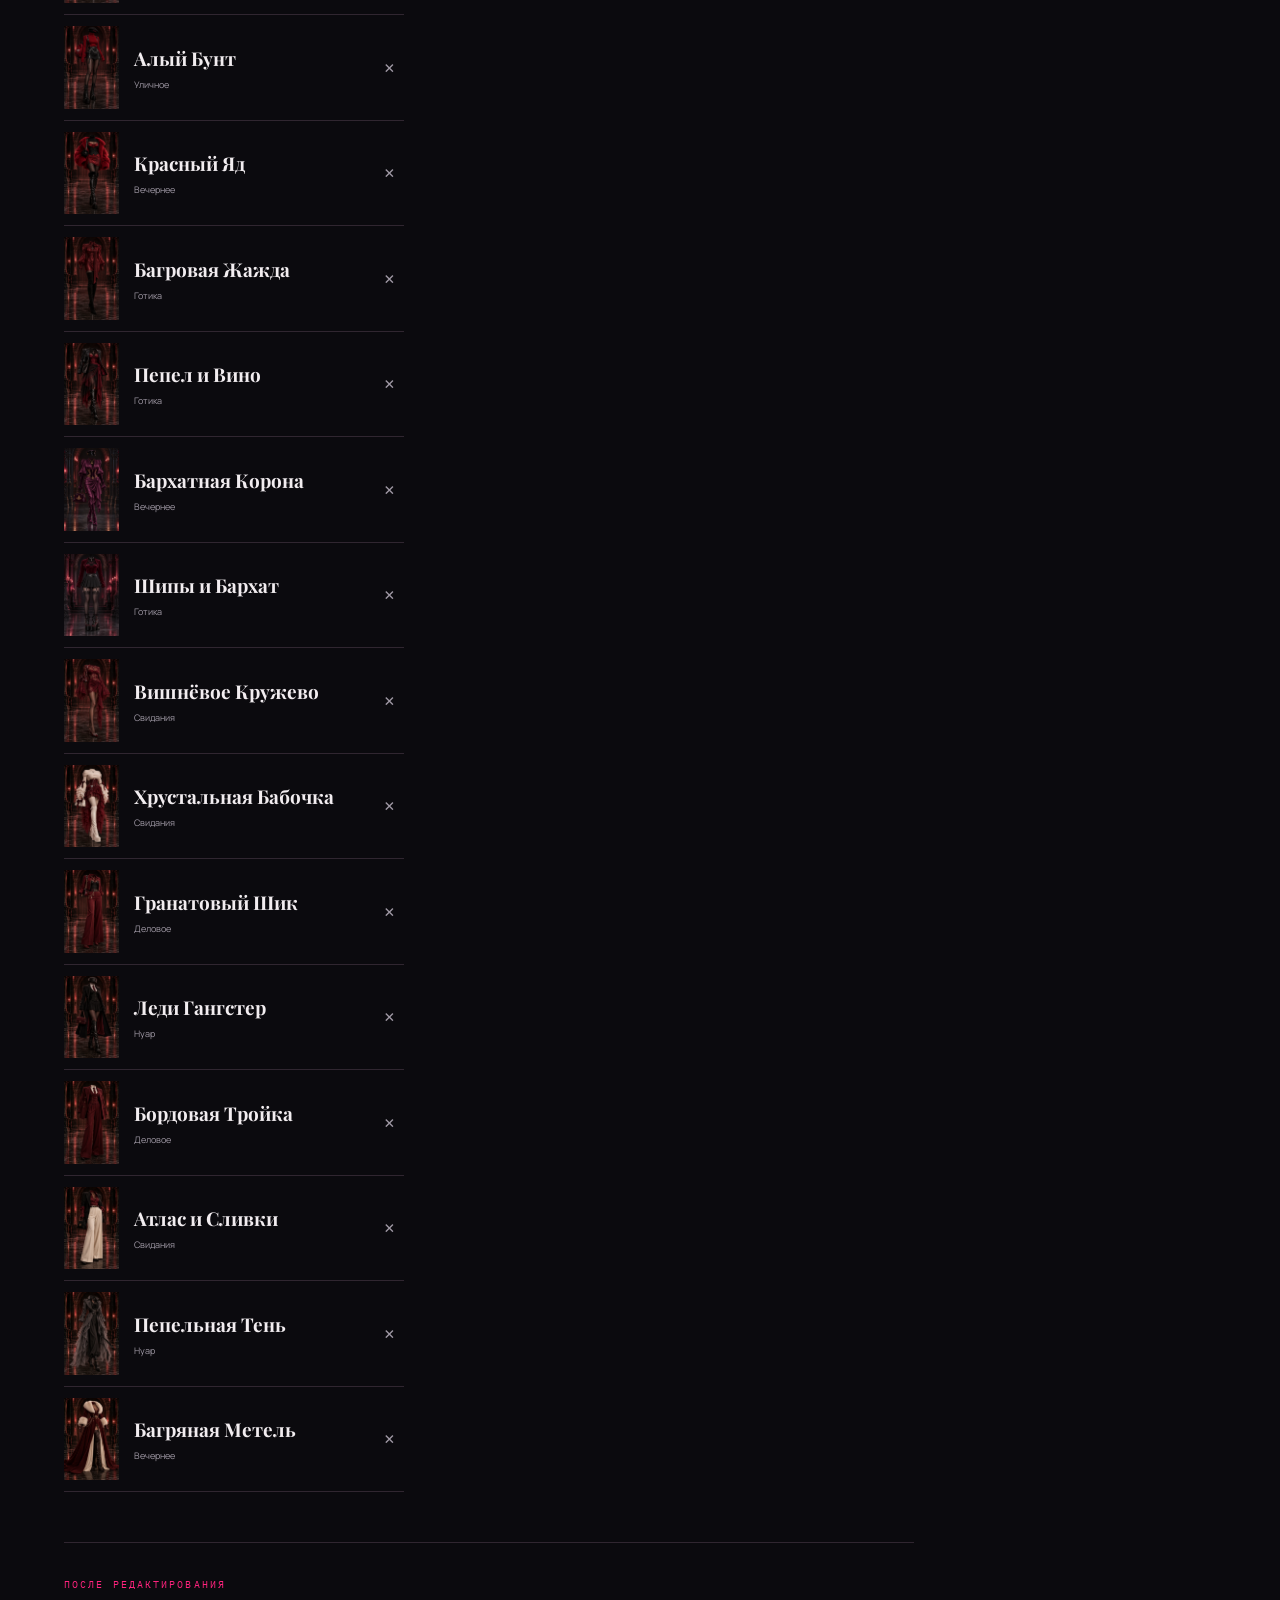
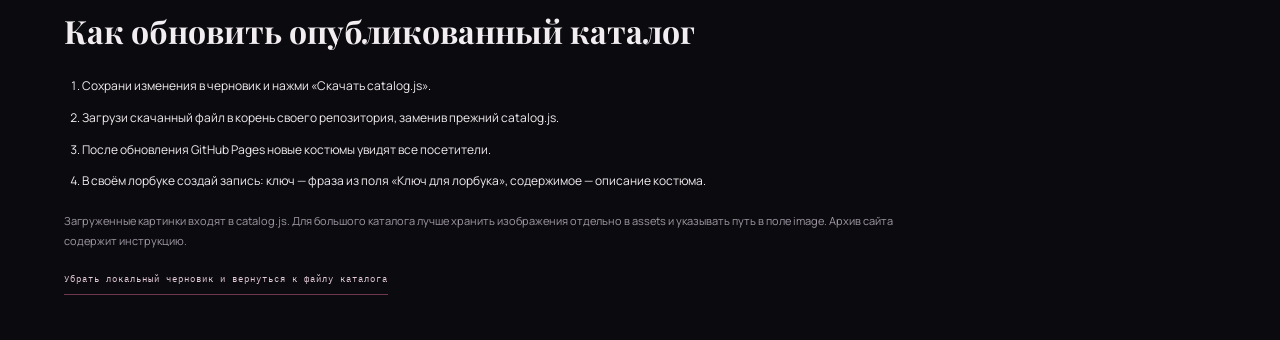
==== commit b58181bb: "Add files via upload" ====
--- a/editor.html
+++ b/editor.html
@@ -1,2 +1,3 @@
-<!doctype html><html lang="ru"><head><meta charset="utf-8"><meta name="viewport" content="width=device-width,initial-scale=1"><title>Редактор — Гардероб</title><link rel="stylesheet" href="fonts.css"><link rel="stylesheet" href="styles.css"><link rel="stylesheet" href="editor.css"><script src="catalog.js" defer></script><script src="shared.js" defer></script><script src="editor.js" defer></script></head><body>
+<!doctype html><html lang="ru"><head><meta charset="utf-8"><meta name="viewport" content="width=device-width,initial-scale=1"><title>Редактор — Гардероб</title><link rel="icon" type="image/png" href="[data-uri]">
+<link rel="apple-touch-icon" href="[data-uri]"><link rel="stylesheet" href="fonts.css"><link rel="stylesheet" href="styles.css"><link rel="stylesheet" href="editor.css"><script src="catalog.js" defer></script><script src="shared.js" defer></script><script src="editor.js" defer></script></head><body>
 <header class="editor-header"><a href="index.html">← К гардеробу</a><span>ГАРДЕРОБ / МАСТЕРСКАЯ</span></header><main class="editor-main"><div class="editor-title"><div><span class="eyebrow">ДОБАВЬ СВОЮ ИСТОРИЮ</span><h1>Мастерская образов</h1><p>Картинка, имя и детали — всё, что нужно костюму.</p></div><div class="editor-cta"><a class="text-link" href="index.html?draft" target="_blank" rel="noopener">Посмотреть черновик на сайте ↗</a><button class="primary" id="export">Скачать catalog.js ↓</button></div></div><div class="editor-notice"><strong>Это локальный черновик.</strong> Изменения видны только в этом браузере. На главной черновик виден по кнопке «Посмотреть черновик на сайте». Чтобы опубликовать их для всех, скачай файл <b>catalog.js</b> и замени им файл в своём GitHub-репозитории. Редактор не имеет доступа к репозиторию.</div><div class="editor-layout"><section class="editor-list-panel"><div class="list-heading"><h2>Твои костюмы <small id="total"></small></h2><button id="new" class="text-link">+ Новый</button></div><div id="editor-list"></div></section><section class="editor-form-panel"><form id="costume-form"><div class="form-heading"><span class="eyebrow" id="form-mode">НОВЫЙ ОБРАЗ</span><span id="save-status" aria-live="polite"></span></div><div class="upload-row"><div id="image-preview" class="upload-preview"><span>Твой костюм</span></div><div><label class="upload-button" for="picture">Выбрать картинку ↗</label><input type="file" id="picture" accept="image/png,image/jpeg,image/webp"><p>PNG, JPG или WebP — редактор сам сожмёт.<br>Лучше вертикальная картинка 2:3.</p><p id="image-error" role="alert"></p></div></div><label class="field">Название костюма<input name="name" id="name" required maxlength="80" placeholder="Например, Бархатный обет"><small>Название на карточке; точный ключ можно указать отдельно.</small></label><label class="field">Ключи для лорбука<input name="key" id="key" maxlength="200" placeholder="Через запятую: Винный Устав, к001"><small>Первый ключ — главный, он виден на карточке. Если пусто — используется название.</small></label><div class="field-pair"><label class="field">Категория<input name="category" id="category" list="cat-list" maxlength="40" placeholder="Вечернее"><datalist id="cat-list"></datalist><small>Выбери из списка или впиши новую.</small></label><label class="field">Детали через запятую<input name="tags" id="tags" maxlength="150" placeholder="Бархат, бордо, кружево"></label></div><label class="field">Словесное описание<textarea name="description" id="description" required maxlength="5000" rows="7" placeholder="Ткань, цвет, силуэт, обувь и аксессуары…"></textarea><small>Это описание можно скопировать в содержимое записи лорбука.</small></label><div class="form-actions"><button type="submit" class="primary">Сохранить в черновик</button><button type="button" id="copy-description" class="text-link">Скопировать описание</button></div></form></section></div><section class="publish-guide"><span class="eyebrow">ПОСЛЕ РЕДАКТИРОВАНИЯ</span><h2>Как обновить опубликованный каталог</h2><ol><li>Сохрани изменения в черновик и нажми «Скачать catalog.js».</li><li>Загрузи скачанный файл в корень своего репозитория, заменив прежний catalog.js.</li><li>После обновления GitHub Pages новые костюмы увидят все посетители.</li><li>В своём лорбуке создай запись: ключ — фраза из поля «Ключ для лорбука», содержимое — описание костюма.</li></ol><p>Загруженные картинки входят в catalog.js. Для большого каталога лучше хранить изображения отдельно в assets и указывать путь в поле image. Архив сайта содержит инструкцию.</p><button id="reset" class="text-link">Убрать локальный черновик и вернуться к файлу каталога</button></section></main><div id="toast" role="status"></div></body></html>
--- a/styles.css
+++ b/styles.css
@@ -389,3 +389,59 @@
 }
 
 .key-list{display:flex;flex-wrap:wrap;gap:8px}
+.collage-card{transition:transform .4s,border-color .3s,opacity .45s}.collage-card.is-swapping{opacity:0}
+
+/* бегущая строка по кругу */
+.ticker>.ticker-track{display:flex;width:max-content;min-width:0;gap:0;padding:0;justify-content:flex-start;animation:tickerMove 60s linear infinite}
+.ticker-group{display:flex;align-items:center;gap:110px;padding-right:110px;white-space:nowrap;flex:none}
+.ticker-group b{font-weight:400}
+.ticker:hover .ticker-track{animation-play-state:paused}
+@keyframes tickerMove{from{transform:translateX(0)}to{transform:translateX(-50%)}}
+@media(max-width:700px){.ticker-group{gap:60px;padding-right:60px}.ticker>.ticker-track{animation-duration:45s}}
+@media(prefers-reduced-motion:reduce){.ticker>.ticker-track{animation:none}}
+.help-note strong{color:var(--accent);font-weight:600}
+
+/* каталог: 5 в ряд на широком экране */
+@media(min-width:701px){
+  .catalog-grid{grid-template-columns:repeat(3,minmax(0,1fr));gap:26px 16px}
+  .card-info{padding:14px 14px 15px}
+  .card-info h3{font-size:20px;min-height:46px;margin:8px 0 10px;letter-spacing:-.3px}
+  .card-description{font-size:10px;line-height:1.7;-webkit-line-clamp:2;min-height:34px;margin-bottom:14px}
+  .card-actions{padding-top:12px;gap:10px}
+  .card-actions small{font-size:6px;margin-bottom:5px}
+  .card-actions span{font-size:9px}
+  .card-top{font-size:7px;padding:9px 11px}
+  .image-open{left:10px;right:10px;bottom:10px;padding:10px;font-size:7px}
+  .copy-btn{width:34px;height:34px}
+}
+@media(min-width:1000px){ .catalog-grid{grid-template-columns:repeat(4,minmax(0,1fr))} }
+@media(min-width:1280px){ .catalog-grid{grid-template-columns:repeat(5,minmax(0,1fr))} }
+.detail-actions{grid-template-columns:1fr!important}.detail-actions .primary{width:100%}
+
+/* шапка: коллаж левее, чтобы правая карточка не обрезалась */
+@media(min-width:1151px){.editorial-collage{margin-right:40px}}
+@media(min-width:1700px){.editorial-collage{margin-right:70px}}
+
+/* печать «один ключ» мигает и обводится по кругу при наведении на костюмы */
+.red-stamp::before{content:"";position:absolute;inset:-9px;border-radius:50%;background:conic-gradient(from 0deg,transparent 0 62%,#ff237d 82%,#ffd1e3 90%,transparent 100%);-webkit-mask:radial-gradient(farthest-side,transparent calc(100% - 3px),#000 calc(100% - 2px));mask:radial-gradient(farthest-side,transparent calc(100% - 3px),#000 calc(100% - 2px));opacity:0;transition:opacity .3s;pointer-events:none}
+.red-stamp{transition:box-shadow .3s,border-color .3s}
+.editorial-collage.is-hot .red-stamp{animation:stampBlink .55s ease-in-out infinite alternate}
+.editorial-collage.is-hot .red-stamp::before{opacity:1;animation:stampSpin 1.1s linear infinite}
+.editorial-collage.is-hot .red-stamp span,.editorial-collage.is-hot .red-stamp .horns{animation:stampFlicker 1.1s steps(2,end) infinite}
+@keyframes stampSpin{to{transform:rotate(360deg)}}
+@keyframes stampBlink{from{box-shadow:0 0 0 #ff237d00;border-color:#dd2767}to{box-shadow:0 0 30px #ff237daa,inset 0 0 16px #ff237d55;border-color:#ff8ab8}}
+@keyframes stampFlicker{0%,100%{opacity:1}50%{opacity:.55}}
+@media(prefers-reduced-motion:reduce){.editorial-collage.is-hot .red-stamp,.editorial-collage.is-hot .red-stamp::before,.editorial-collage.is-hot .red-stamp span,.editorial-collage.is-hot .red-stamp .horns{animation:none}}
+
+/* ссылка на бота в верхней строке */
+.hero-topline a{color:inherit;text-decoration:none;transition:color .2s}
+.hero-topline a:hover{color:var(--accent)}
+
+/* курсор-кинжал */
+html,body{cursor:url("data:image/svg+xml,%3Csvg%20xmlns%3D%22http%3A%2F%2Fwww.w3.org%2F2000%2Fsvg%22%20width%3D%2232%22%20height%3D%2232%22%20viewBox%3D%220%200%2032%2032%22%3E%3Cpath%20d%3D%22M1.5%201.5%20L15%2010.6%20L10.6%2015%20Z%22%20fill%3D%22%23f6e8ef%22%20stroke%3D%22%230a090d%22%20stroke-width%3D%221%22%20stroke-linejoin%3D%22round%22%2F%3E%3Cpath%20d%3D%22M2.2%202.2%20L12.8%2012.8%22%20stroke%3D%22%23b8a4ae%22%20stroke-width%3D%22.7%22%2F%3E%3Cpath%20d%3D%22M17.8%209.4%20L9.4%2017.8%22%20stroke%3D%22%230a090d%22%20stroke-width%3D%224%22%20stroke-linecap%3D%22round%22%2F%3E%3Cpath%20d%3D%22M17.8%209.4%20L9.4%2017.8%22%20stroke%3D%22%23ff2a7f%22%20stroke-width%3D%222.4%22%20stroke-linecap%3D%22round%22%2F%3E%3Cpath%20d%3D%22M14.2%2014.2%20L20.6%2020.6%22%20stroke%3D%22%230a090d%22%20stroke-width%3D%224.2%22%20stroke-linecap%3D%22round%22%2F%3E%3Cpath%20d%3D%22M14.2%2014.2%20L20.6%2020.6%22%20stroke%3D%22%234a0c24%22%20stroke-width%3D%222.6%22%20stroke-linecap%3D%22round%22%2F%3E%3Ccircle%20cx%3D%2222.6%22%20cy%3D%2222.6%22%20r%3D%222.9%22%20fill%3D%22%23ff2a7f%22%20stroke%3D%22%230a090d%22%20stroke-width%3D%221%22%2F%3E%3Ccircle%20cx%3D%2222.6%22%20cy%3D%2222.6%22%20r%3D%221.1%22%20fill%3D%22%23ffd1e3%22%2F%3E%3C%2Fsvg%3E") 2 2,auto}
+a,button,[role="button"],label,summary,select,.collage-card,.art-button,.filter,.copy-btn,[data-copy],[data-copykey],[data-item],[data-help],.close-dialog{cursor:url("data:image/svg+xml,%3Csvg%20xmlns%3D%22http%3A%2F%2Fwww.w3.org%2F2000%2Fsvg%22%20width%3D%2232%22%20height%3D%2232%22%20viewBox%3D%220%200%2032%2032%22%3E%3Cdefs%3E%3CradialGradient%20id%3D%22g%22%3E%3Cstop%20offset%3D%220%22%20stop-color%3D%22%23ff2a7f%22%20stop-opacity%3D%22.9%22%2F%3E%3Cstop%20offset%3D%221%22%20stop-color%3D%22%23ff2a7f%22%20stop-opacity%3D%220%22%2F%3E%3C%2FradialGradient%3E%3C%2Fdefs%3E%3Ccircle%20cx%3D%2222.6%22%20cy%3D%2222.6%22%20r%3D%228%22%20fill%3D%22url%28%23g%29%22%2F%3E%3Cpath%20d%3D%22M1.5%201.5%20L15%2010.6%20L10.6%2015%20Z%22%20fill%3D%22%23ffd1e3%22%20stroke%3D%22%230a090d%22%20stroke-width%3D%221%22%20stroke-linejoin%3D%22round%22%2F%3E%3Cpath%20d%3D%22M2.2%202.2%20L12.8%2012.8%22%20stroke%3D%22%23b8a4ae%22%20stroke-width%3D%22.7%22%2F%3E%3Cpath%20d%3D%22M17.8%209.4%20L9.4%2017.8%22%20stroke%3D%22%230a090d%22%20stroke-width%3D%224%22%20stroke-linecap%3D%22round%22%2F%3E%3Cpath%20d%3D%22M17.8%209.4%20L9.4%2017.8%22%20stroke%3D%22%23ff2a7f%22%20stroke-width%3D%222.4%22%20stroke-linecap%3D%22round%22%2F%3E%3Cpath%20d%3D%22M14.2%2014.2%20L20.6%2020.6%22%20stroke%3D%22%230a090d%22%20stroke-width%3D%224.2%22%20stroke-linecap%3D%22round%22%2F%3E%3Cpath%20d%3D%22M14.2%2014.2%20L20.6%2020.6%22%20stroke%3D%22%238a1240%22%20stroke-width%3D%222.6%22%20stroke-linecap%3D%22round%22%2F%3E%3Ccircle%20cx%3D%2222.6%22%20cy%3D%2222.6%22%20r%3D%222.9%22%20fill%3D%22%23ff2a7f%22%20stroke%3D%22%230a090d%22%20stroke-width%3D%221%22%2F%3E%3Ccircle%20cx%3D%2222.6%22%20cy%3D%2222.6%22%20r%3D%221.1%22%20fill%3D%22%23ffffff%22%2F%3E%3C%2Fsvg%3E") 2 2,pointer!important}
+input,textarea{cursor:text!important}
+@media(hover:none),(pointer:coarse){html,body,a,button,[role="button"],label,select,.collage-card,.art-button,.filter{cursor:auto!important}}
+.dagger-glow{position:fixed;left:0;top:0;width:28px;height:28px;border-radius:50%;pointer-events:none;z-index:9999;transform:translate(-50%,-50%);background:radial-gradient(circle,rgba(255,35,125,.55),rgba(255,35,125,0) 70%);opacity:0;transition:opacity .3s;mix-blend-mode:screen}
+.dagger-glow.over{animation:daggerShimmer 1.1s linear infinite}
+@keyframes daggerShimmer{0%{filter:hue-rotate(0) brightness(1.1)}50%{filter:hue-rotate(-40deg) brightness(1.6)}100%{filter:hue-rotate(0) brightness(1.1)}}
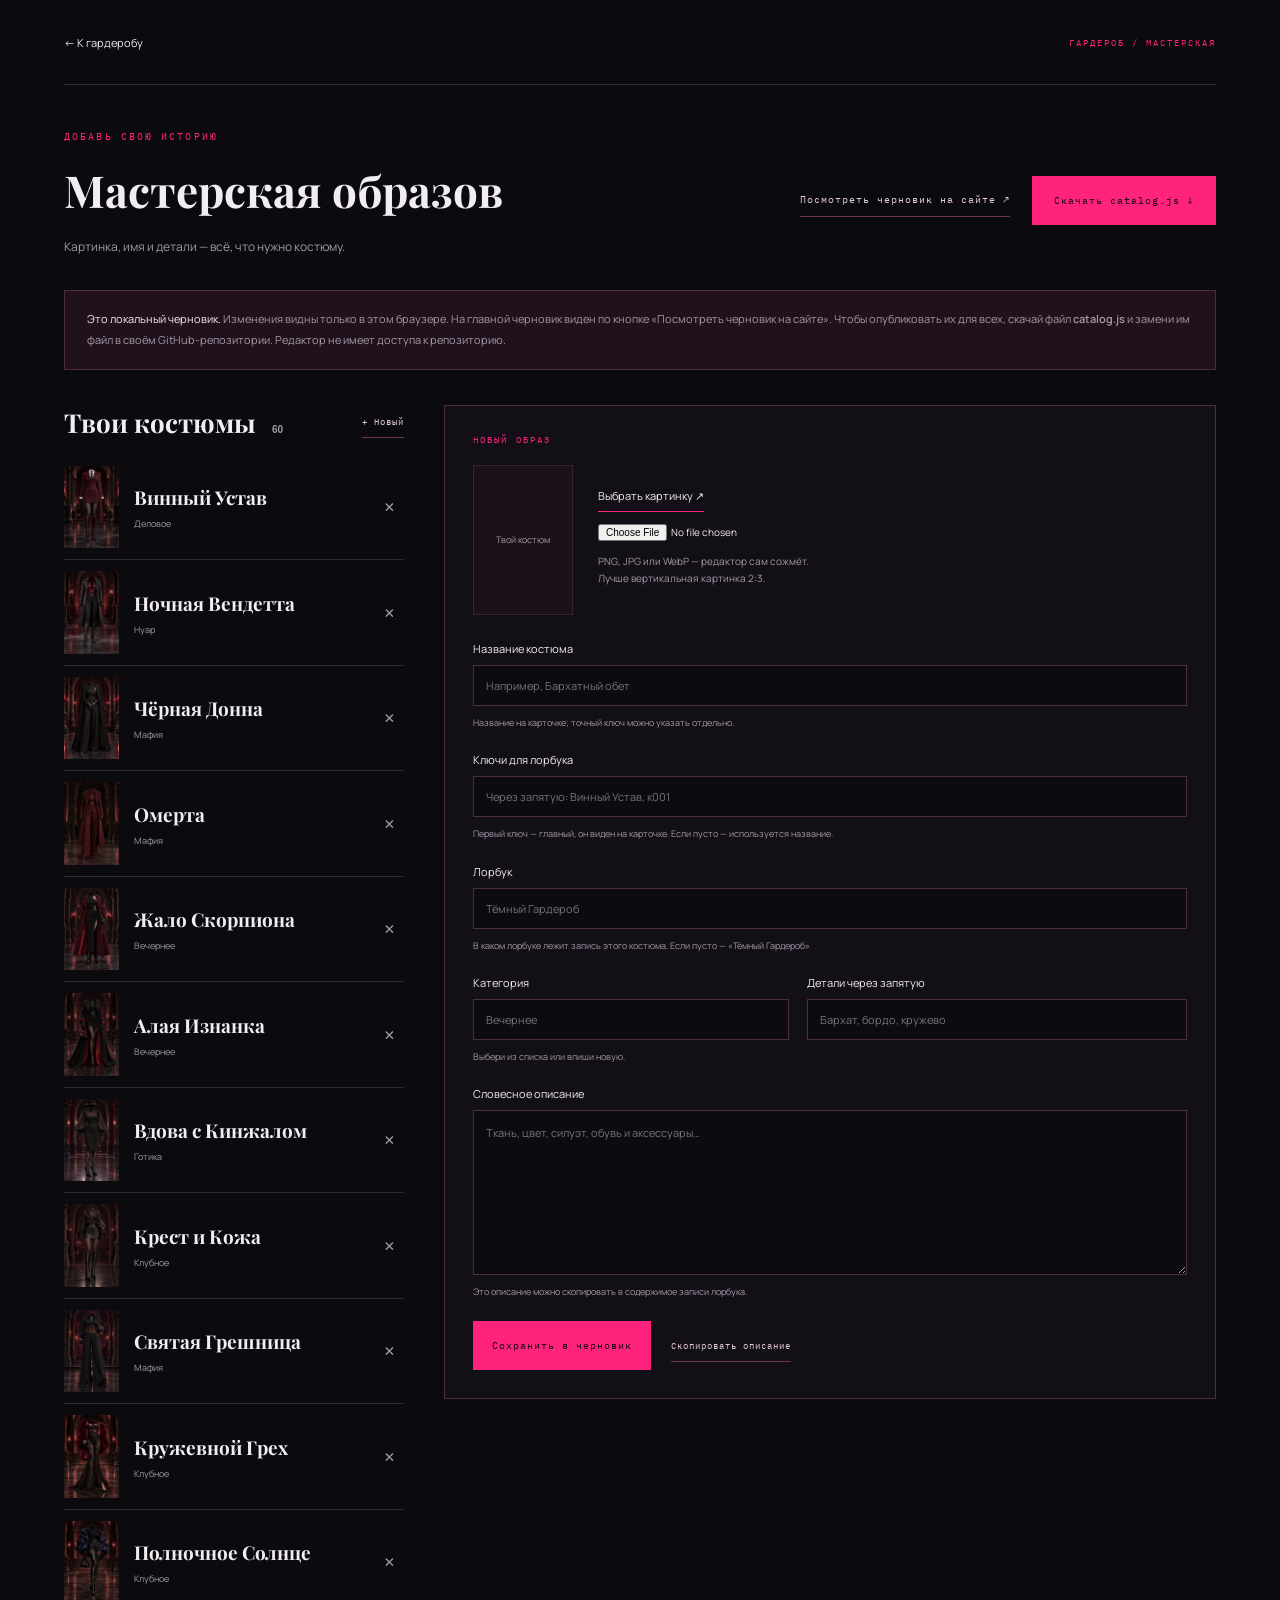
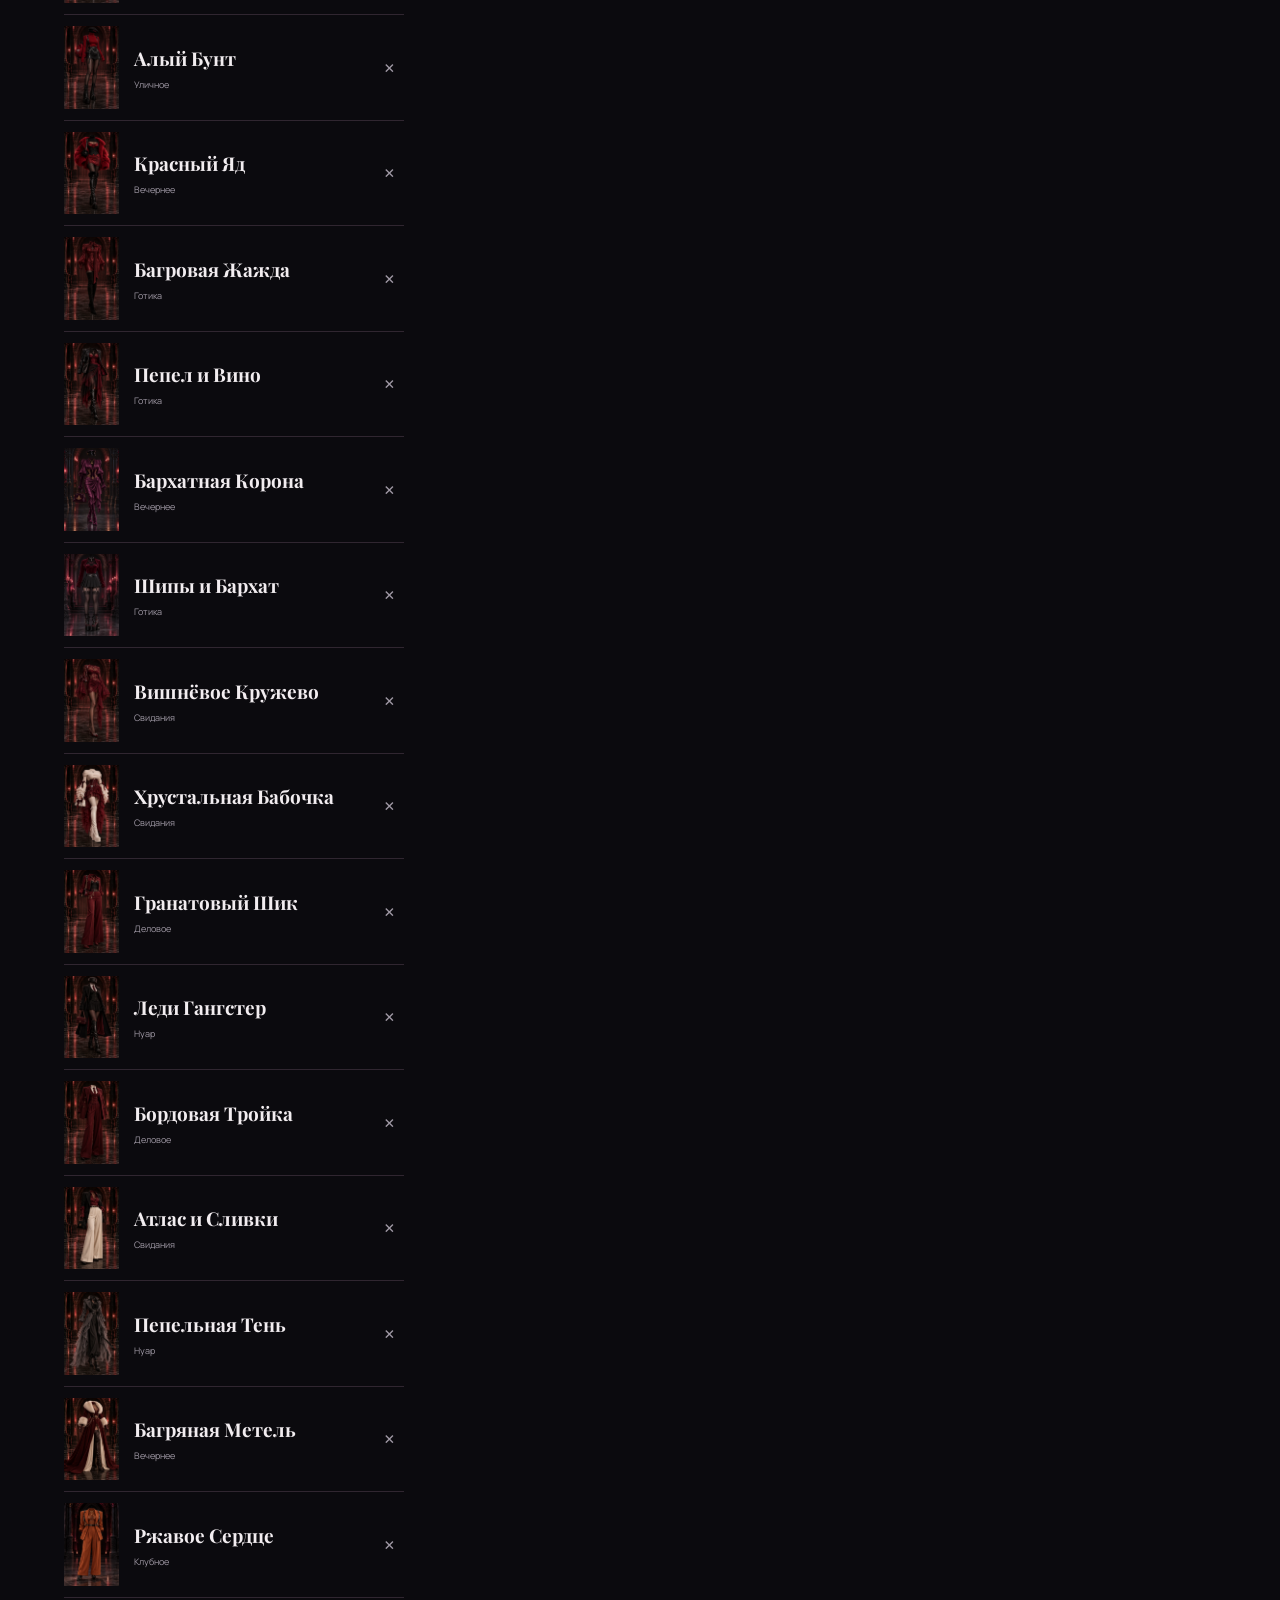
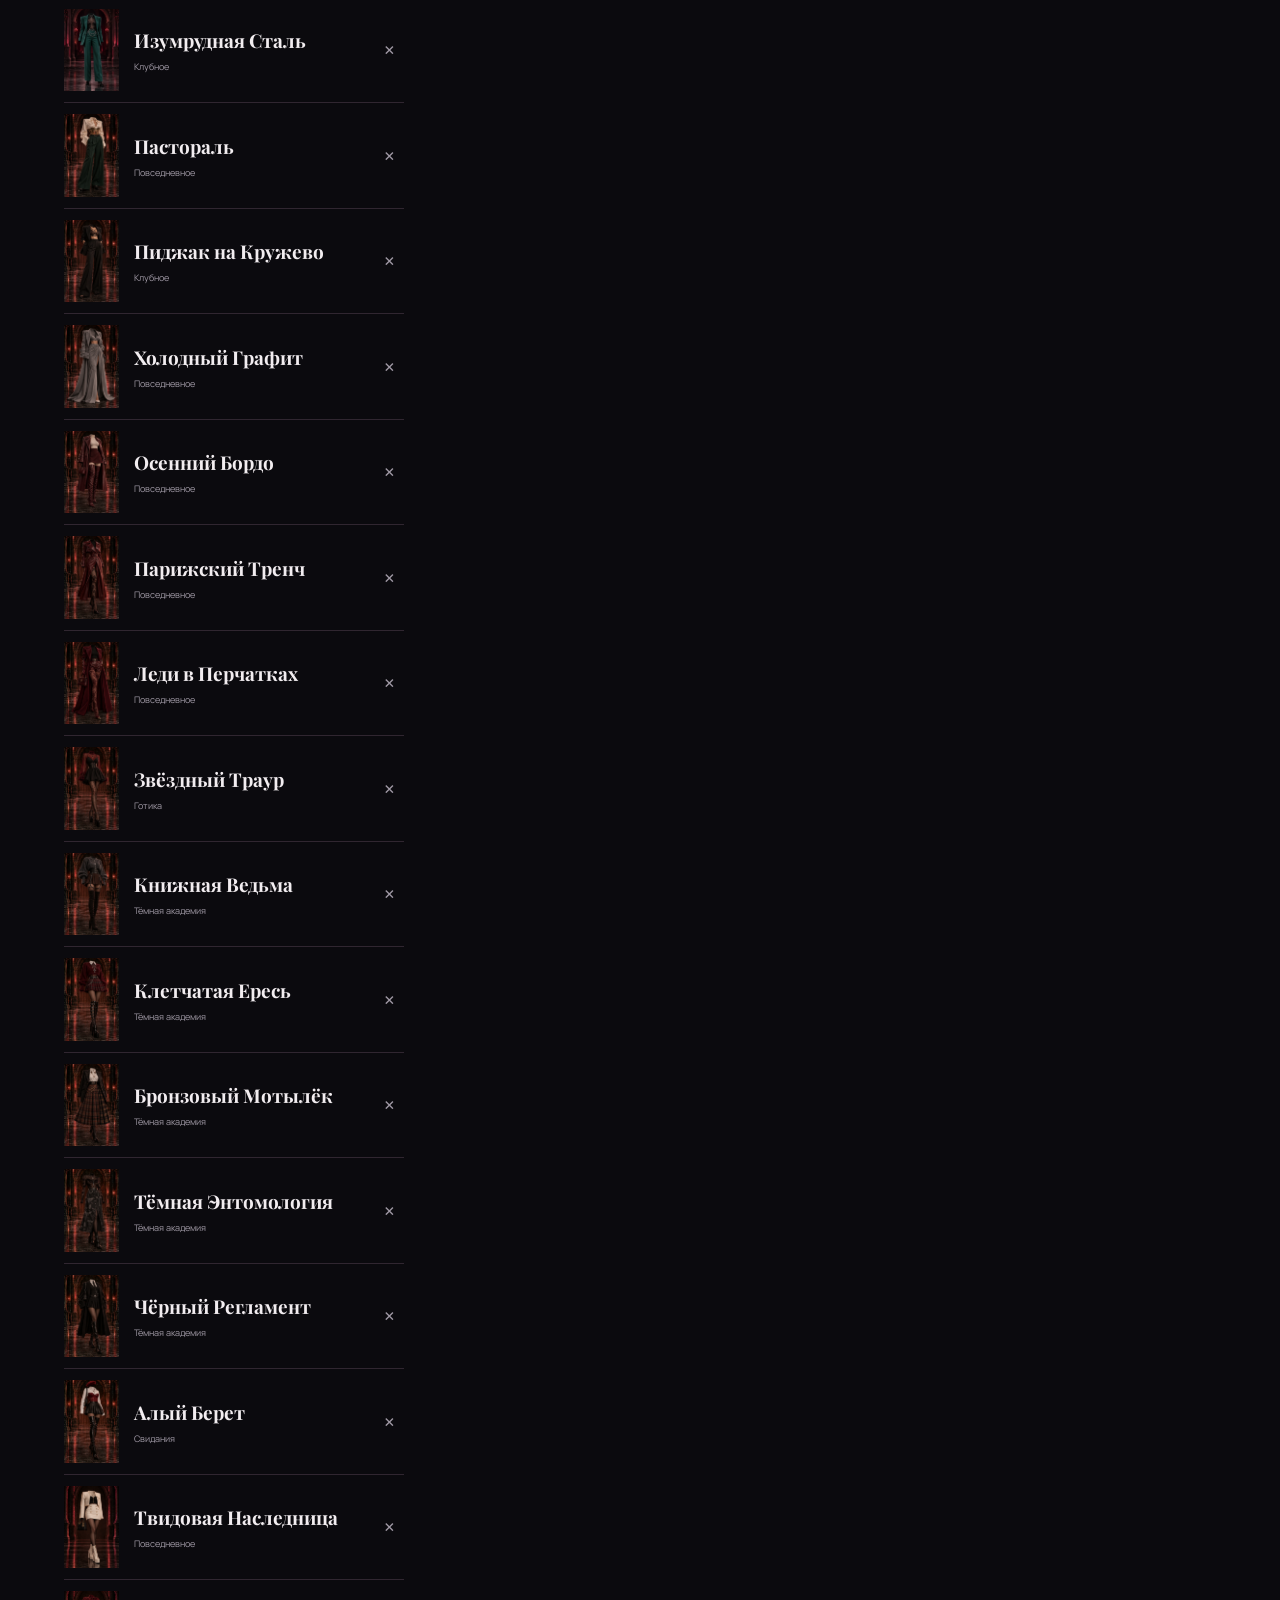
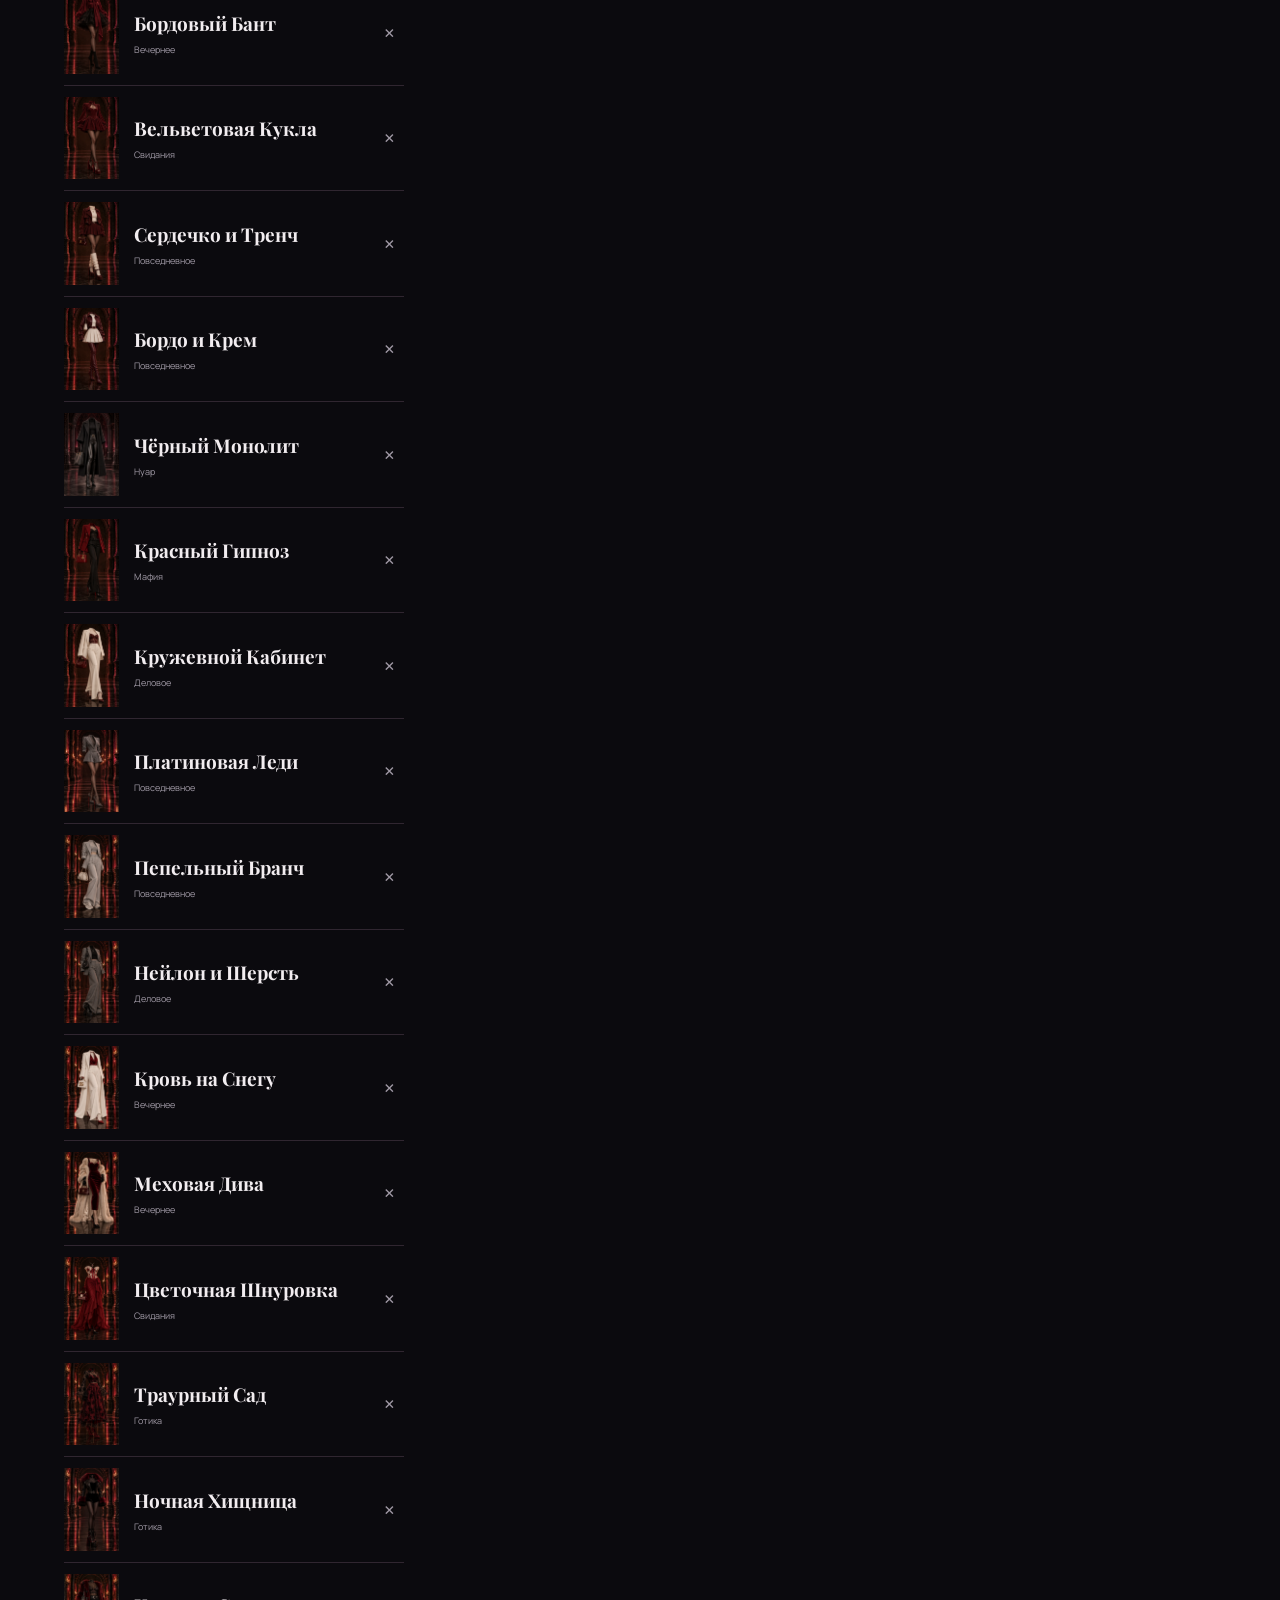
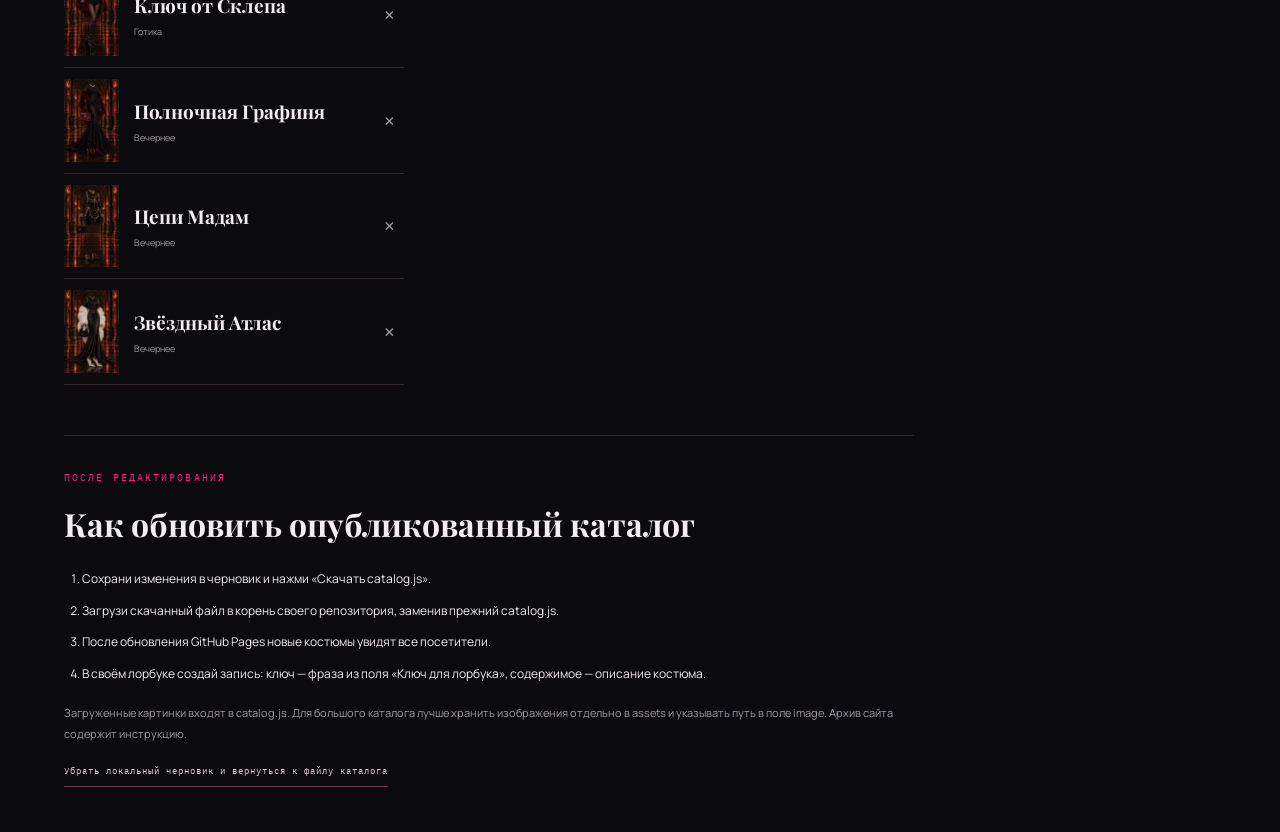
==== commit 80d279d2: "Add files via upload" ====
--- a/editor.html
+++ b/editor.html
@@ -1,3 +1,3 @@
 <!doctype html><html lang="ru"><head><meta charset="utf-8"><meta name="viewport" content="width=device-width,initial-scale=1"><title>Редактор — Гардероб</title><link rel="icon" type="image/png" href="[data-uri]">
 <link rel="apple-touch-icon" href="[data-uri]"><link rel="stylesheet" href="fonts.css"><link rel="stylesheet" href="styles.css"><link rel="stylesheet" href="editor.css"><script src="catalog.js" defer></script><script src="shared.js" defer></script><script src="editor.js" defer></script></head><body>
-<header class="editor-header"><a href="index.html">← К гардеробу</a><span>ГАРДЕРОБ / МАСТЕРСКАЯ</span></header><main class="editor-main"><div class="editor-title"><div><span class="eyebrow">ДОБАВЬ СВОЮ ИСТОРИЮ</span><h1>Мастерская образов</h1><p>Картинка, имя и детали — всё, что нужно костюму.</p></div><div class="editor-cta"><a class="text-link" href="index.html?draft" target="_blank" rel="noopener">Посмотреть черновик на сайте ↗</a><button class="primary" id="export">Скачать catalog.js ↓</button></div></div><div class="editor-notice"><strong>Это локальный черновик.</strong> Изменения видны только в этом браузере. На главной черновик виден по кнопке «Посмотреть черновик на сайте». Чтобы опубликовать их для всех, скачай файл <b>catalog.js</b> и замени им файл в своём GitHub-репозитории. Редактор не имеет доступа к репозиторию.</div><div class="editor-layout"><section class="editor-list-panel"><div class="list-heading"><h2>Твои костюмы <small id="total"></small></h2><button id="new" class="text-link">+ Новый</button></div><div id="editor-list"></div></section><section class="editor-form-panel"><form id="costume-form"><div class="form-heading"><span class="eyebrow" id="form-mode">НОВЫЙ ОБРАЗ</span><span id="save-status" aria-live="polite"></span></div><div class="upload-row"><div id="image-preview" class="upload-preview"><span>Твой костюм</span></div><div><label class="upload-button" for="picture">Выбрать картинку ↗</label><input type="file" id="picture" accept="image/png,image/jpeg,image/webp"><p>PNG, JPG или WebP — редактор сам сожмёт.<br>Лучше вертикальная картинка 2:3.</p><p id="image-error" role="alert"></p></div></div><label class="field">Название костюма<input name="name" id="name" required maxlength="80" placeholder="Например, Бархатный обет"><small>Название на карточке; точный ключ можно указать отдельно.</small></label><label class="field">Ключи для лорбука<input name="key" id="key" maxlength="200" placeholder="Через запятую: Винный Устав, к001"><small>Первый ключ — главный, он виден на карточке. Если пусто — используется название.</small></label><div class="field-pair"><label class="field">Категория<input name="category" id="category" list="cat-list" maxlength="40" placeholder="Вечернее"><datalist id="cat-list"></datalist><small>Выбери из списка или впиши новую.</small></label><label class="field">Детали через запятую<input name="tags" id="tags" maxlength="150" placeholder="Бархат, бордо, кружево"></label></div><label class="field">Словесное описание<textarea name="description" id="description" required maxlength="5000" rows="7" placeholder="Ткань, цвет, силуэт, обувь и аксессуары…"></textarea><small>Это описание можно скопировать в содержимое записи лорбука.</small></label><div class="form-actions"><button type="submit" class="primary">Сохранить в черновик</button><button type="button" id="copy-description" class="text-link">Скопировать описание</button></div></form></section></div><section class="publish-guide"><span class="eyebrow">ПОСЛЕ РЕДАКТИРОВАНИЯ</span><h2>Как обновить опубликованный каталог</h2><ol><li>Сохрани изменения в черновик и нажми «Скачать catalog.js».</li><li>Загрузи скачанный файл в корень своего репозитория, заменив прежний catalog.js.</li><li>После обновления GitHub Pages новые костюмы увидят все посетители.</li><li>В своём лорбуке создай запись: ключ — фраза из поля «Ключ для лорбука», содержимое — описание костюма.</li></ol><p>Загруженные картинки входят в catalog.js. Для большого каталога лучше хранить изображения отдельно в assets и указывать путь в поле image. Архив сайта содержит инструкцию.</p><button id="reset" class="text-link">Убрать локальный черновик и вернуться к файлу каталога</button></section></main><div id="toast" role="status"></div></body></html>
+<header class="editor-header"><a href="index.html">← К гардеробу</a><span>ГАРДЕРОБ / МАСТЕРСКАЯ</span></header><main class="editor-main"><div class="editor-title"><div><span class="eyebrow">ДОБАВЬ СВОЮ ИСТОРИЮ</span><h1>Мастерская образов</h1><p>Картинка, имя и детали — всё, что нужно костюму.</p></div><div class="editor-cta"><a class="text-link" href="index.html?draft" target="_blank" rel="noopener">Посмотреть черновик на сайте ↗</a><button class="primary" id="export">Скачать catalog.js ↓</button></div></div><div class="editor-notice"><strong>Это локальный черновик.</strong> Изменения видны только в этом браузере. На главной черновик виден по кнопке «Посмотреть черновик на сайте». Чтобы опубликовать их для всех, скачай файл <b>catalog.js</b> и замени им файл в своём GitHub-репозитории. Редактор не имеет доступа к репозиторию.</div><div class="editor-layout"><section class="editor-list-panel"><div class="list-heading"><h2>Твои костюмы <small id="total"></small></h2><button id="new" class="text-link">+ Новый</button></div><div id="editor-list"></div></section><section class="editor-form-panel"><form id="costume-form"><div class="form-heading"><span class="eyebrow" id="form-mode">НОВЫЙ ОБРАЗ</span><span id="save-status" aria-live="polite"></span></div><div class="upload-row"><div id="image-preview" class="upload-preview"><span>Твой костюм</span></div><div><label class="upload-button" for="picture">Выбрать картинку ↗</label><input type="file" id="picture" accept="image/png,image/jpeg,image/webp"><p>PNG, JPG или WebP — редактор сам сожмёт.<br>Лучше вертикальная картинка 2:3.</p><p id="image-error" role="alert"></p></div></div><label class="field">Название костюма<input name="name" id="name" required maxlength="80" placeholder="Например, Бархатный обет"><small>Название на карточке; точный ключ можно указать отдельно.</small></label><label class="field">Ключи для лорбука<input name="key" id="key" maxlength="200" placeholder="Через запятую: Винный Устав, к001"><small>Первый ключ — главный, он виден на карточке. Если пусто — используется название.</small></label><label class="field">Лорбук<input name="lorebook" id="lorebook" list="lb-list" maxlength="60" placeholder="Тёмный Гардероб"><datalist id="lb-list"></datalist><small>В каком лорбуке лежит запись этого костюма. Если пусто — «Тёмный Гардероб»</small></label><div class="field-pair"><label class="field">Категория<input name="category" id="category" list="cat-list" maxlength="40" placeholder="Вечернее"><datalist id="cat-list"></datalist><small>Выбери из списка или впиши новую.</small></label><label class="field">Детали через запятую<input name="tags" id="tags" maxlength="150" placeholder="Бархат, бордо, кружево"></label></div><label class="field">Словесное описание<textarea name="description" id="description" required maxlength="5000" rows="7" placeholder="Ткань, цвет, силуэт, обувь и аксессуары…"></textarea><small>Это описание можно скопировать в содержимое записи лорбука.</small></label><div class="form-actions"><button type="submit" class="primary">Сохранить в черновик</button><button type="button" id="copy-description" class="text-link">Скопировать описание</button></div></form></section></div><section class="publish-guide"><span class="eyebrow">ПОСЛЕ РЕДАКТИРОВАНИЯ</span><h2>Как обновить опубликованный каталог</h2><ol><li>Сохрани изменения в черновик и нажми «Скачать catalog.js».</li><li>Загрузи скачанный файл в корень своего репозитория, заменив прежний catalog.js.</li><li>После обновления GitHub Pages новые костюмы увидят все посетители.</li><li>В своём лорбуке создай запись: ключ — фраза из поля «Ключ для лорбука», содержимое — описание костюма.</li></ol><p>Загруженные картинки входят в catalog.js. Для большого каталога лучше хранить изображения отдельно в assets и указывать путь в поле image. Архив сайта содержит инструкцию.</p><button id="reset" class="text-link">Убрать локальный черновик и вернуться к файлу каталога</button></section></main><div id="toast" role="status"></div></body></html>
--- a/styles.css
+++ b/styles.css
@@ -445,3 +445,19 @@
 .dagger-glow{position:fixed;left:0;top:0;width:28px;height:28px;border-radius:50%;pointer-events:none;z-index:9999;transform:translate(-50%,-50%);background:radial-gradient(circle,rgba(255,35,125,.55),rgba(255,35,125,0) 70%);opacity:0;transition:opacity .3s;mix-blend-mode:screen}
 .dagger-glow.over{animation:daggerShimmer 1.1s linear infinite}
 @keyframes daggerShimmer{0%{filter:hue-rotate(0) brightness(1.1)}50%{filter:hue-rotate(-40deg) brightness(1.6)}100%{filter:hue-rotate(0) brightness(1.1)}}
+
+/* картинки без обрезки: всегда 2:3, как сами арты */
+.collage-card .artwork{aspect-ratio:2/3!important;height:auto!important}
+.detail-art img{object-fit:contain!important;background:transparent}
+.detail-visual{overflow:hidden}
+.detail-visual::before{content:"";position:absolute;inset:0;background:var(--bg,none) center/cover no-repeat;filter:blur(26px) brightness(.4) saturate(1.2);transform:scale(1.2)}
+.detail-art{z-index:1;background:transparent!important}
+.detail-serial,.detail-image-name{z-index:2}
+.image-cross{display:none!important}
+
+/* лорбук */
+.card-actions .card-lb{margin:7px 0 0!important;color:#a1426e!important;letter-spacing:1px}
+.lb-note{display:flex;align-items:center;gap:7px;color:#e3b5cb!important;font-family:var(--mono);font-size:10px!important;letter-spacing:.5px}
+.lb-note .horns{width:13px;height:13px}
+.lb-filters{margin-top:10px;align-items:center}
+.lb-label{font-family:var(--mono);font-size:8px;letter-spacing:2px;color:#847588;margin-right:6px}
